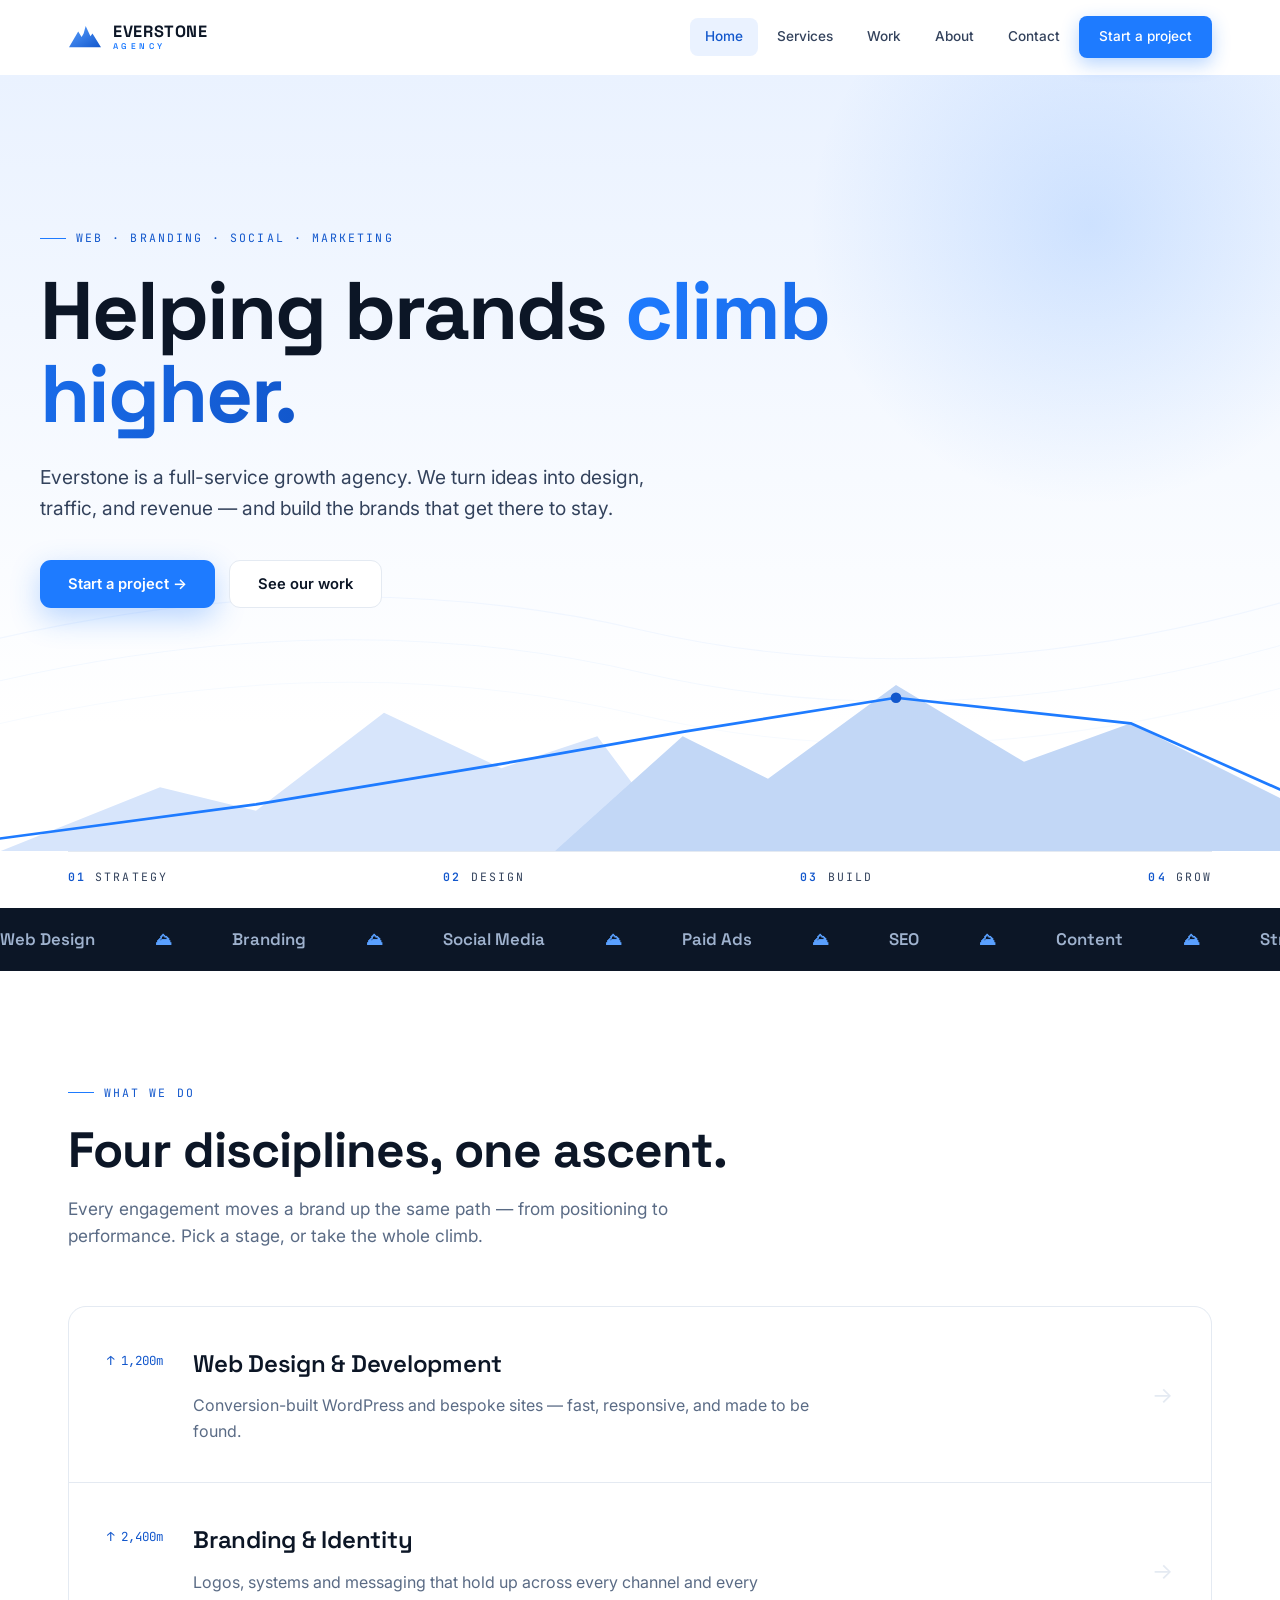
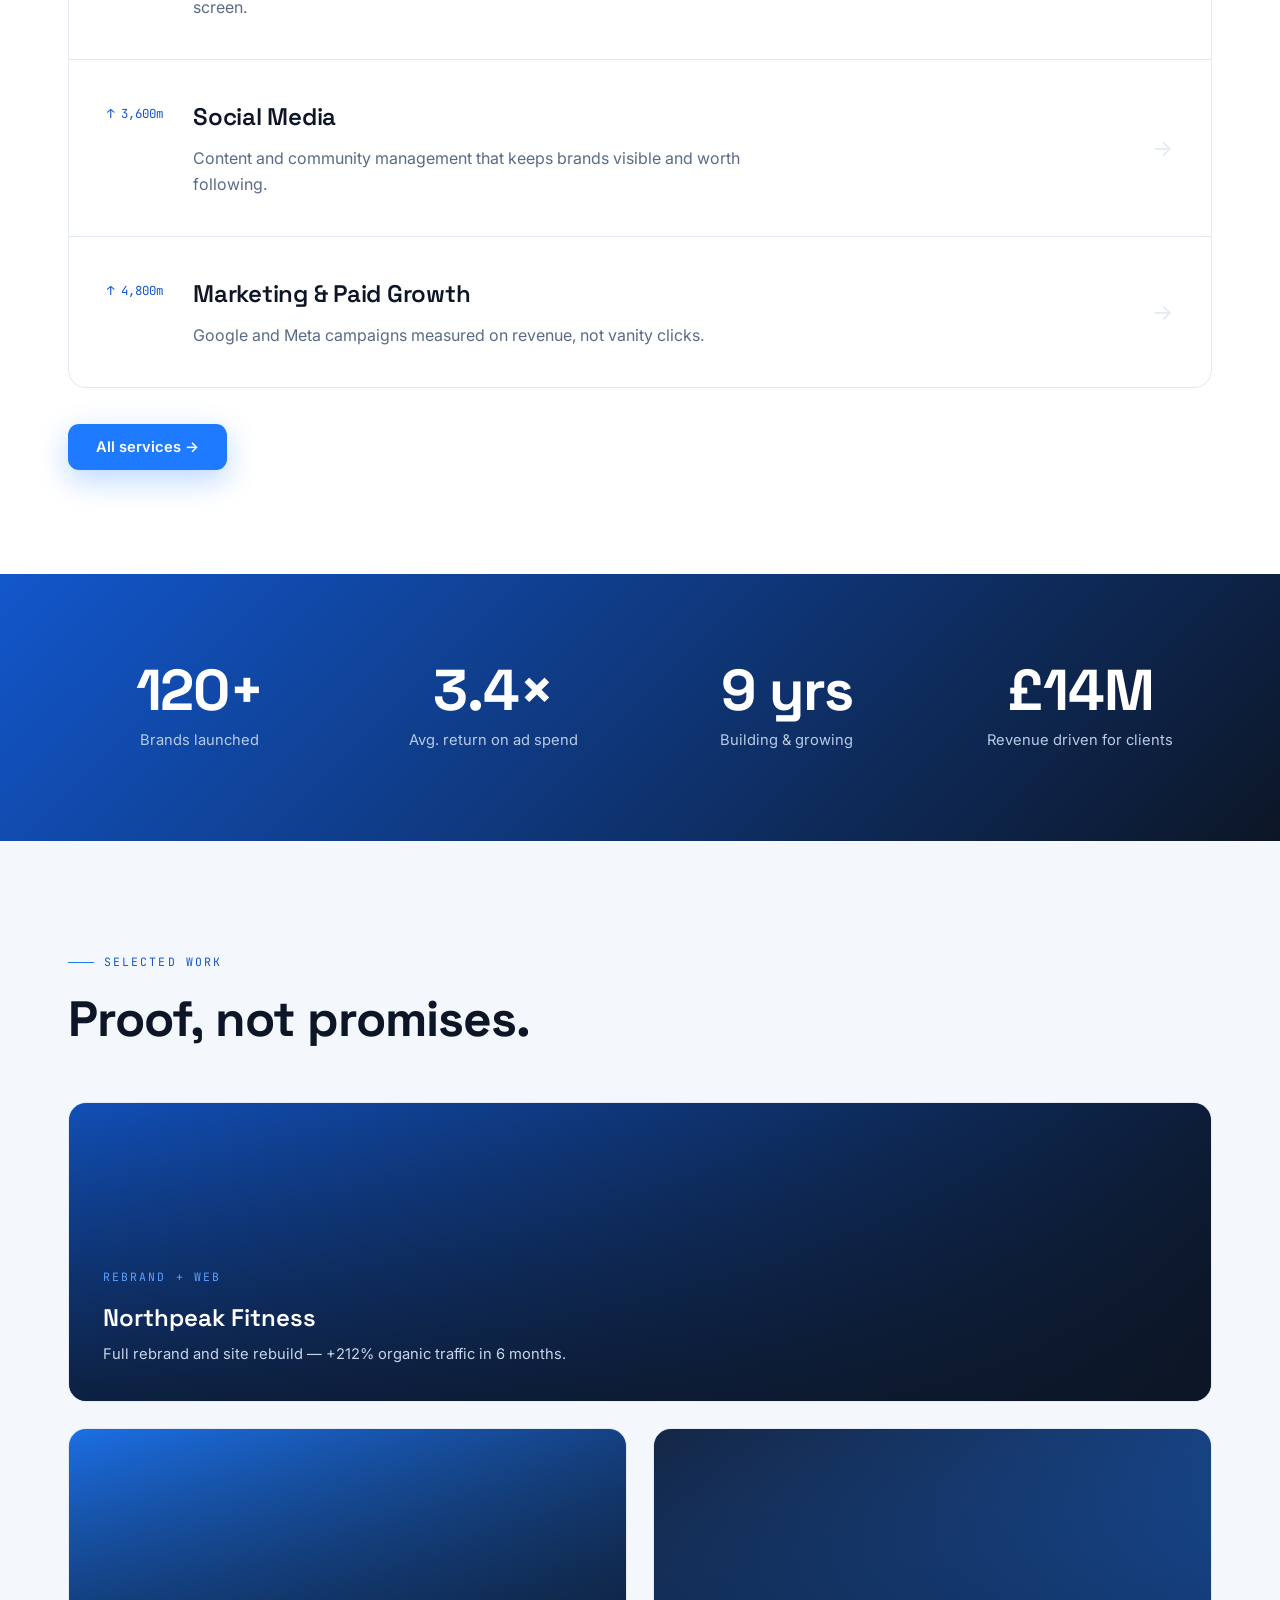
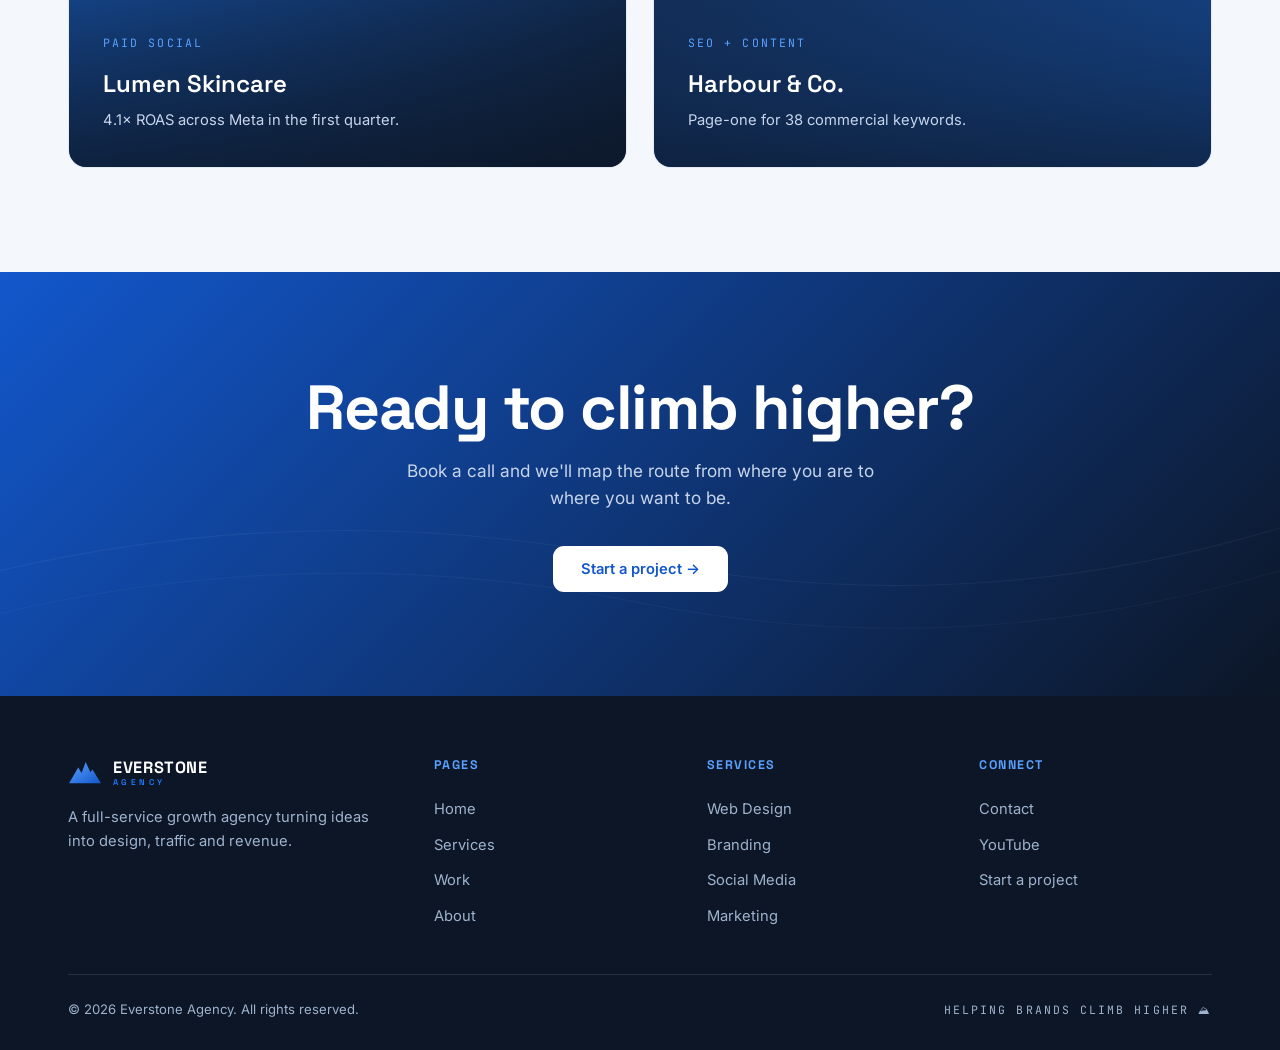
==== index.html @ 20544912 "up" ====
<!DOCTYPE html>
<html lang="en">
<head>
<meta charset="UTF-8">
<meta name="viewport" content="width=device-width, initial-scale=1.0">
<title>Everstone Agency — Helping brands climb higher</title>
<link rel="preconnect" href="https://fonts.googleapis.com">
<link rel="preconnect" href="https://fonts.gstatic.com" crossorigin>
<link href="https://fonts.googleapis.com/css2?family=Space+Grotesk:wght@400;500;600;700&family=Inter:wght@400;500;600&family=JetBrains+Mono:wght@400;500&display=swap" rel="stylesheet">
<style>
:root{
  --blue:#1E7BFF; --blue-deep:#1257CC; --blue-soft:#5AA0FF; --blue-tint:#EAF2FF;
  --ink:#0C1626; --slate:#33425C;
  --paper:#FFFFFF; --paper-2:#F4F7FC; --paper-3:#ECF1F8;
  --text:#0C1626; --muted:#5A6B85; --line:#E4EAF2;
  --display:'Space Grotesk',sans-serif; --body:'Inter',sans-serif; --mono:'JetBrains Mono',monospace;
  --maxw:1200px;
}
*{box-sizing:border-box;margin:0;padding:0}
html{scroll-behavior:smooth}
body{font-family:var(--body);color:var(--text);background:var(--paper);line-height:1.6;-webkit-font-smoothing:antialiased;overflow-x:hidden}
a{color:inherit;text-decoration:none}
img{max-width:100%;display:block}
.wrap{max-width:var(--maxw);margin:0 auto;padding:0 28px}
.mono{font-family:var(--mono);font-size:.72rem;letter-spacing:.18em;text-transform:uppercase}

/* ---------- LOGO ---------- */
.logo{display:flex;align-items:center;gap:11px}
.logo svg{width:34px;height:34px;flex:none}
.logo-txt{font-family:var(--display);font-weight:700;letter-spacing:.04em;line-height:1}
.logo-txt .top{font-size:1.02rem;display:block;color:var(--ink)}
.logo-txt .sub{font-size:.52rem;letter-spacing:.42em;color:var(--blue);font-weight:600;display:block;margin-top:2px}
footer .logo-txt .top{color:#fff}

/* ---------- NAV ---------- */
header{position:sticky;top:0;z-index:60;background:rgba(255,255,255,.82);backdrop-filter:blur(14px);border-bottom:1px solid transparent;transition:.3s}
header.stuck{border-bottom:1px solid var(--line);box-shadow:0 6px 24px rgba(12,22,38,.05)}
.nav{display:flex;align-items:center;justify-content:space-between;height:74px}
.nav-links{display:flex;gap:4px;align-items:center}
.nav-links a{font-size:.85rem;font-weight:500;padding:8px 15px;border-radius:8px;color:var(--slate);transition:.2s;cursor:pointer}
.nav-links a:hover{color:var(--ink);background:var(--paper-2)}
.nav-links a.active{color:var(--blue-deep);background:var(--blue-tint)}
.nav-cta{background:var(--blue);color:#fff!important;font-weight:600;padding:10px 20px!important;border-radius:9px;box-shadow:0 6px 18px rgba(30,123,255,.32)}
.nav-cta:hover{background:var(--blue-deep)!important;transform:translateY(-1px)}
.burger{display:none;flex-direction:column;gap:5px;cursor:pointer;padding:8px}
.burger span{width:24px;height:2px;background:var(--ink);border-radius:2px}

/* ---------- PAGES ---------- */
.page{display:none;animation:fade .45s ease}
.page.show{display:block}
@keyframes fade{from{opacity:0;transform:translateY(10px)}to{opacity:1;transform:none}}

/* ---------- BUTTONS ---------- */
.btn{font-family:var(--body);font-weight:600;font-size:.92rem;padding:14px 28px;border-radius:11px;cursor:pointer;border:0;transition:.22s;display:inline-flex;align-items:center;gap:9px}
.btn-primary{background:var(--blue);color:#fff;box-shadow:0 10px 30px rgba(30,123,255,.3)}
.btn-primary:hover{background:var(--blue-deep);transform:translateY(-2px)}
.btn-ghost{background:#fff;color:var(--ink);border:1px solid var(--line)}
.btn-ghost:hover{border-color:var(--blue);color:var(--blue-deep)}
.btn-light{background:#fff;color:var(--blue-deep)}
.btn-light:hover{transform:translateY(-2px)}

/* ---------- EYEBROW / HEADINGS ---------- */
.eyebrow{display:inline-flex;align-items:center;gap:10px;color:var(--blue-deep);margin-bottom:22px}
.eyebrow::before{content:"";width:26px;height:1px;background:var(--blue)}
.sec{padding:104px 0}
.sec-head{max-width:680px;margin-bottom:56px}
.sec-head h2{font-family:var(--display);font-weight:700;font-size:clamp(2rem,4.4vw,3.1rem);letter-spacing:-.02em;line-height:1.06}
.sec-head p{color:var(--muted);font-size:1.08rem;margin-top:18px}

/* ---------- HERO ---------- */
.hero{position:relative;padding:90px 0 0;background:linear-gradient(180deg,var(--blue-tint) 0%,#fff 78%);overflow:hidden}
.hero .glow{position:absolute;top:-160px;right:-120px;width:620px;height:620px;background:radial-gradient(circle,rgba(30,123,255,.16),transparent 64%);pointer-events:none}
.hero .contours{position:absolute;inset:0;opacity:.5;pointer-events:none}
.hero-inner{position:relative;z-index:3;padding:56px 0 30px}
.hero h1{font-family:var(--display);font-weight:700;font-size:clamp(2.6rem,7vw,5.1rem);line-height:1.02;letter-spacing:-.025em;max-width:16ch}
.hero h1 .grad{background:linear-gradient(100deg,var(--blue),var(--blue-deep));-webkit-background-clip:text;background-clip:text;color:transparent}
.hero p{color:var(--slate);font-size:clamp(1.02rem,2vw,1.2rem);max-width:52ch;margin:26px 0 36px}
.hero-actions{display:flex;gap:14px;flex-wrap:wrap}
.hero-foot{position:relative;z-index:2;width:100%}
.hero-range{line-height:0}
.hero-range svg{width:100%;height:auto;display:block}
.ascent{stroke-dasharray:1400;stroke-dashoffset:1400;animation:draw 2.4s ease .3s forwards}
@keyframes draw{to{stroke-dashoffset:0}}
.ticks{display:flex;justify-content:space-between;border-top:1px solid var(--line);padding:16px 0 22px}
.ticks span{color:var(--slate)}
.ticks b{color:var(--blue-deep);font-weight:600}

/* ---------- MARQUEE ---------- */
.marq{background:var(--ink);color:#fff;padding:18px 0;overflow:hidden}
.marq-track{display:flex;gap:60px;white-space:nowrap;animation:scroll 26s linear infinite;font-family:var(--display);font-weight:600;font-size:1.05rem;color:#9FB2CE}
.marq-track span{display:inline-flex;align-items:center;gap:60px}
.marq-track i{color:var(--blue-soft);font-style:normal}
@keyframes scroll{to{transform:translateX(-50%)}}

/* ---------- SERVICES / STAGES ---------- */
.stages{display:grid;gap:1px;background:var(--line);border:1px solid var(--line);border-radius:18px;overflow:hidden}
.stage{background:#fff;padding:38px;display:grid;grid-template-columns:auto 1fr auto;gap:30px;align-items:start;transition:.25s}
.stage:hover{background:var(--paper-2)}
.stage .alt{font-family:var(--mono);color:var(--blue-deep);font-size:.78rem;padding-top:6px;white-space:nowrap}
.stage h3{font-family:var(--display);font-weight:600;font-size:1.5rem;letter-spacing:-.01em}
.stage p{color:var(--muted);margin-top:10px;max-width:62ch}
.stage .arrow{font-size:1.4rem;color:var(--line);transition:.25s;align-self:center}
.stage:hover .arrow{color:var(--blue);transform:translateX(4px)}

/* ---------- STATS (deep-blue summit band) ---------- */
.band{background:linear-gradient(135deg,var(--blue-deep),var(--ink));color:#fff;position:relative;overflow:hidden}
.band .contours{position:absolute;inset:0;opacity:.4;pointer-events:none}
.stats{position:relative;z-index:2;display:grid;grid-template-columns:repeat(4,1fr);gap:30px;text-align:center}
.stat .num{font-family:var(--display);font-weight:700;font-size:clamp(2.4rem,5vw,3.6rem);letter-spacing:-.02em;line-height:1}
.stat .lbl{color:#B9CBE6;margin-top:10px;font-size:.92rem}

/* ---------- WORK ---------- */
.work{display:grid;grid-template-columns:repeat(2,1fr);gap:26px}
.case{border-radius:18px;overflow:hidden;color:#fff;position:relative;min-height:340px;display:flex;flex-direction:column;justify-content:flex-end;padding:34px;cursor:pointer;transition:.3s;border:1px solid var(--line)}
.case:hover{transform:translateY(-6px);box-shadow:0 26px 60px rgba(12,22,38,.18)}
.case .bg{position:absolute;inset:0;z-index:0}
.case .veil{position:absolute;inset:0;z-index:1;background:linear-gradient(180deg,rgba(12,22,38,.12),rgba(12,22,38,.82))}
.case .meta{position:relative;z-index:2}
.case .tag{color:var(--blue-soft)}
.case h3{font-family:var(--display);font-weight:600;font-size:1.5rem;margin:10px 0 6px}
.case .res{color:#C7D5EC;font-size:.92rem}
.case.feat{grid-column:1 / -1;min-height:300px}

/* ---------- ABOUT ---------- */
.split{display:grid;grid-template-columns:1.05fr .95fr;gap:64px;align-items:center}
.split .lead{font-family:var(--display);font-weight:500;font-size:clamp(1.3rem,2.6vw,1.7rem);line-height:1.4;letter-spacing:-.01em}
.split .lead b{color:var(--blue-deep);font-weight:700}
.split p+p{margin-top:16px;color:var(--muted)}
.values{display:grid;gap:1px;background:var(--line);border:1px solid var(--line);border-radius:16px;overflow:hidden}
.value{background:#fff;padding:24px 26px}
.value h4{font-family:var(--display);font-weight:600;font-size:1.08rem;display:flex;gap:12px;align-items:center}
.value h4 .d{width:8px;height:8px;border-radius:50%;background:var(--blue)}
.value p{color:var(--muted);font-size:.94rem;margin-top:8px;padding-left:20px}

/* ---------- PROCESS ---------- */
.steps{display:grid;grid-template-columns:repeat(4,1fr);gap:0;border-top:1px solid var(--line)}
.step{padding:30px 22px 0;border-left:1px solid var(--line)}
.step:first-child{border-left:0;padding-left:0}
.step .n{font-family:var(--mono);color:var(--blue-deep);font-size:.8rem}
.step h4{font-family:var(--display);font-weight:600;font-size:1.18rem;margin:14px 0 8px}
.step p{color:var(--muted);font-size:.92rem}

/* ---------- CONTACT ---------- */
.contact-grid{display:grid;grid-template-columns:1fr 1fr;gap:54px;align-items:start}
.field{margin-bottom:18px}
.field label{display:block;font-size:.82rem;font-weight:600;margin-bottom:7px}
.field input,.field textarea,.field select{width:100%;padding:13px 15px;border:1px solid var(--line);border-radius:10px;font-family:var(--body);font-size:.95rem;background:#fff;transition:.2s}
.field input:focus,.field textarea:focus,.field select:focus{outline:0;border-color:var(--blue);box-shadow:0 0 0 3px rgba(30,123,255,.14)}
.contact-side{background:linear-gradient(150deg,var(--blue-deep),var(--ink));color:#fff;border-radius:18px;padding:42px 38px}
.contact-side h3{font-family:var(--display);font-weight:600;font-size:1.6rem;margin-bottom:8px}
.contact-side .s-muted{color:#B9CBE6}
.cline{display:flex;gap:14px;align-items:center;padding:18px 0;border-bottom:1px solid rgba(255,255,255,.12)}
.cline:last-child{border-bottom:0}
.cline .ic{width:38px;height:38px;border-radius:10px;background:rgba(255,255,255,.12);display:flex;align-items:center;justify-content:center;color:#fff;flex:none}
.cline b{font-family:var(--display);font-size:.95rem}
.cline small{color:#B9CBE6;display:block}

/* ---------- CTA ---------- */
.cta-band{text-align:center;padding:104px 0;position:relative;z-index:2}
.cta-band h2{font-family:var(--display);font-weight:700;font-size:clamp(2.2rem,5.5vw,3.9rem);letter-spacing:-.02em;line-height:1.04;max-width:18ch;margin:0 auto 16px}
.cta-band p{color:#C7D5EC;max-width:46ch;margin:0 auto 34px;font-size:1.08rem}

/* ---------- FOOTER ---------- */
footer{background:var(--ink);color:#fff;padding:60px 0 30px}
.foot-top{display:grid;grid-template-columns:1.4fr 1fr 1fr 1fr;gap:40px;padding-bottom:40px;border-bottom:1px solid rgba(255,255,255,.1)}
.foot-top p{color:#9FB2CE;font-size:.92rem;max-width:34ch;margin-top:16px}
.fcol h5{font-family:var(--display);font-size:.78rem;letter-spacing:.12em;text-transform:uppercase;color:var(--blue-soft);margin-bottom:16px}
.fcol a{display:block;color:#9FB2CE;font-size:.92rem;padding:6px 0;cursor:pointer}
.fcol a:hover{color:#fff}
.foot-bot{display:flex;justify-content:space-between;align-items:center;padding-top:24px;color:#9FB2CE;font-size:.82rem;flex-wrap:wrap;gap:12px}

/* ---------- PAGE HERO (inner pages) ---------- */
.phero{background:linear-gradient(180deg,var(--blue-tint),#fff);padding:120px 0 70px;position:relative;overflow:hidden}
.phero .glow{position:absolute;top:-160px;right:-120px;width:560px;height:560px;background:radial-gradient(circle,rgba(30,123,255,.14),transparent 64%)}
.phero h1{position:relative;z-index:2;font-family:var(--display);font-weight:700;font-size:clamp(2.4rem,6vw,4rem);letter-spacing:-.025em;line-height:1.05;max-width:18ch}

/* reveal */
.rv{opacity:0;transform:translateY(26px);transition:.7s cubic-bezier(.2,.7,.2,1)}
.rv.in{opacity:1;transform:none}

@media(max-width:880px){
  .nav-links{position:fixed;inset:74px 0 auto 0;background:#fff;flex-direction:column;align-items:stretch;padding:14px 20px 24px;gap:4px;border-bottom:1px solid var(--line);box-shadow:0 14px 30px rgba(12,22,38,.1);transform:translateY(-140%);transition:.3s;z-index:55}
  .nav-links.open{transform:none}
  .nav-links a{padding:13px 14px;font-size:.98rem}
  .burger{display:flex}
  .stats{grid-template-columns:repeat(2,1fr);gap:34px 24px}
  .work,.split,.contact-grid{grid-template-columns:1fr}
  .case.feat{grid-column:auto}
  .steps{grid-template-columns:1fr 1fr}
  .step{border-left:0;padding:26px 0 0}
  .stage{grid-template-columns:1fr;gap:8px;padding:28px 24px}
  .stage .arrow{display:none}.stage .alt{padding-top:0}
  .split{gap:40px}
}
@media(max-width:560px){.stats,.steps{grid-template-columns:1fr}.foot-top{grid-template-columns:1fr 1fr}}
@media(prefers-reduced-motion:reduce){*{animation:none!important;transition:none!important}.rv{opacity:1;transform:none}.ascent{stroke-dashoffset:0}}
</style>
</head>
<body>

<!-- defs for gradient reuse -->
<svg width="0" height="0" style="position:absolute"><defs>
  <linearGradient id="lg" x1="0" y1="0" x2="1" y2="1"><stop offset="0" stop-color="#5AA0FF"/><stop offset="1" stop-color="#1257CC"/></linearGradient>
</defs></svg>

<!-- ============ HEADER ============ -->
<header id="hdr">
  <div class="wrap nav">
    <div class="logo" onclick="go('home')" style="cursor:pointer">
      <svg viewBox="0 0 100 80" aria-label="Everstone Agency">
        <path fill="url(#lg)" d="M3 70 L30 24 L40 40 L52 8 L66 38 L72 30 L97 70 Z M40 40 L46 30 L52 8 Z"/>
      </svg>
      <span class="logo-txt"><span class="top">EVERSTONE</span><span class="sub">AGENCY</span></span>
    </div>
    <nav class="nav-links" id="navlinks">
      <a data-pg="home" class="active" onclick="go('home')">Home</a>
      <a data-pg="services" onclick="go('services')">Services</a>
      <a data-pg="work" onclick="go('work')">Work</a>
      <a data-pg="about" onclick="go('about')">About</a>
      <a data-pg="contact" onclick="go('contact')">Contact</a>
      <a class="nav-cta" onclick="go('contact')">Start a project</a>
    </nav>
    <div class="burger" onclick="document.getElementById('navlinks').classList.toggle('open')"><span></span><span></span><span></span></div>
  </div>
</header>

<main>
<!-- ============ HOME ============ -->
<section class="page show" id="home">
  <div class="hero">
    <div class="glow"></div>
    <svg class="contours" viewBox="0 0 1200 700" preserveAspectRatio="xMidYMid slice">
      <g fill="none" stroke="#1E7BFF" stroke-width="1">
        <path d="M-50 540 Q300 450 600 520 T1250 480" opacity=".10"/>
        <path d="M-50 580 Q300 490 600 560 T1250 520" opacity=".09"/>
        <path d="M-50 620 Q300 530 600 600 T1250 560" opacity=".07"/>
      </g>
    </svg>
    <div class="wrap hero-inner">
      <span class="eyebrow mono">Web · Branding · Social · Marketing</span>
      <h1>Helping brands <span class="grad">climb higher.</span></h1>
      <p>Everstone is a full-service growth agency. We turn ideas into design, traffic, and revenue — and build the brands that get there to stay.</p>
      <div class="hero-actions">
        <button class="btn btn-primary" onclick="go('contact')">Start a project →</button>
        <button class="btn btn-ghost" onclick="go('work')">See our work</button>
      </div>
    </div>
    <div class="hero-foot">
      <div class="hero-range">
        <svg viewBox="0 0 1200 200" preserveAspectRatio="none" aria-hidden="true">
          <path d="M0 200 L150 140 L240 162 L360 70 L470 122 L560 92 L640 200 Z" fill="#D7E5FB"/>
          <path d="M520 200 L640 92 L720 132 L840 44 L960 116 L1060 80 L1200 150 L1200 200 Z" fill="#C2D7F6"/>
          <polyline class="ascent" points="0,188 240,156 470,118 640,88 840,56 1060,80 1200,142" fill="none" stroke="#1E7BFF" stroke-width="2.5" stroke-linecap="round" stroke-linejoin="round"/>
          <circle cx="840" cy="56" r="5" fill="#1257CC"/>
        </svg>
      </div>
      <div class="wrap"><div class="ticks mono">
        <span><b>01</b> Strategy</span><span><b>02</b> Design</span><span><b>03</b> Build</span><span><b>04</b> Grow</span>
      </div></div>
    </div>
  </div>

  <div class="marq"><div class="marq-track">
    <span>Web Design <i>⛰</i> Branding <i>⛰</i> Social Media <i>⛰</i> Paid Ads <i>⛰</i> SEO <i>⛰</i> Content <i>⛰</i> Strategy <i>⛰</i> </span>
    <span>Web Design <i>⛰</i> Branding <i>⛰</i> Social Media <i>⛰</i> Paid Ads <i>⛰</i> SEO <i>⛰</i> Content <i>⛰</i> Strategy <i>⛰</i> </span>
  </div></div>

  <div class="sec"><div class="wrap">
    <div class="sec-head rv"><span class="eyebrow mono">What we do</span><h2>Four disciplines, one ascent.</h2>
      <p>Every engagement moves a brand up the same path — from positioning to performance. Pick a stage, or take the whole climb.</p></div>
    <div class="stages">
      <div class="stage rv"><span class="alt">↑ 1,200m</span><div><h3>Web Design & Development</h3><p>Conversion-built WordPress and bespoke sites — fast, responsive, and made to be found.</p></div><span class="arrow">→</span></div>
      <div class="stage rv"><span class="alt">↑ 2,400m</span><div><h3>Branding & Identity</h3><p>Logos, systems and messaging that hold up across every channel and every screen.</p></div><span class="arrow">→</span></div>
      <div class="stage rv"><span class="alt">↑ 3,600m</span><div><h3>Social Media</h3><p>Content and community management that keeps brands visible and worth following.</p></div><span class="arrow">→</span></div>
      <div class="stage rv"><span class="alt">↑ 4,800m</span><div><h3>Marketing & Paid Growth</h3><p>Google and Meta campaigns measured on revenue, not vanity clicks.</p></div><span class="arrow">→</span></div>
    </div>
    <div style="margin-top:36px" class="rv"><button class="btn btn-primary" onclick="go('services')">All services →</button></div>
  </div></div>

  <div class="band sec" style="padding:88px 0">
    <svg class="contours" viewBox="0 0 1200 400" preserveAspectRatio="none"><g fill="none" stroke="#fff" stroke-width="1"><path d="M0 300 Q300 230 600 290 T1200 260" opacity=".14"/><path d="M0 340 Q300 270 600 330 T1200 300" opacity=".1"/></g></svg>
    <div class="wrap"><div class="stats">
      <div class="stat rv"><div class="num">120+</div><div class="lbl">Brands launched</div></div>
      <div class="stat rv"><div class="num">3.4×</div><div class="lbl">Avg. return on ad spend</div></div>
      <div class="stat rv"><div class="num">9 yrs</div><div class="lbl">Building & growing</div></div>
      <div class="stat rv"><div class="num">£14M</div><div class="lbl">Revenue driven for clients</div></div>
    </div></div>
  </div>

  <div class="sec" style="background:var(--paper-2)"><div class="wrap">
    <div class="sec-head rv"><span class="eyebrow mono">Selected work</span><h2>Proof, not promises.</h2></div>
    <div class="work">
      <div class="case feat rv" onclick="go('work')"><div class="bg" style="background:linear-gradient(120deg,#1257CC,#0C1626)"></div><div class="veil"></div><div class="meta"><span class="tag mono">Rebrand + Web</span><h3>Northpeak Fitness</h3><p class="res">Full rebrand and site rebuild — +212% organic traffic in 6 months.</p></div></div>
      <div class="case rv" onclick="go('work')"><div class="bg" style="background:linear-gradient(140deg,#1E7BFF,#10233F)"></div><div class="veil"></div><div class="meta"><span class="tag mono">Paid Social</span><h3>Lumen Skincare</h3><p class="res">4.1× ROAS across Meta in the first quarter.</p></div></div>
      <div class="case rv" onclick="go('work')"><div class="bg" style="background:linear-gradient(160deg,#16294a,#1E7BFF)"></div><div class="veil"></div><div class="meta"><span class="tag mono">SEO + Content</span><h3>Harbour & Co.</h3><p class="res">Page-one for 38 commercial keywords.</p></div></div>
    </div>
  </div></div>
</section>

<!-- ============ SERVICES ============ -->
<section class="page" id="services">
  <div class="phero"><div class="glow"></div><div class="wrap"><span class="eyebrow mono">Services</span>
    <h1>Everything a brand needs to get off the ground — and keep climbing.</h1></div></div>
  <div class="sec"><div class="wrap"><div class="stages">
    <div class="stage rv"><span class="alt">SVC / 01</span><div><h3>Web Design & Development</h3><p>Strategy-led WordPress and custom builds. Responsive, accessible, SEO-ready, and engineered to convert. Includes UX, copy structure, and ongoing care plans.</p></div><span class="arrow">→</span></div>
    <div class="stage rv"><span class="alt">SVC / 02</span><div><h3>Branding & Identity</h3><p>Naming, logo systems, colour, type and voice. A complete brand kit your whole team can use without a designer on call.</p></div><span class="arrow">→</span></div>
    <div class="stage rv"><span class="alt">SVC / 03</span><div><h3>Social Media Management</h3><p>Channel strategy, content production, scheduling and community management — built to compound, not chase trends.</p></div><span class="arrow">→</span></div>
    <div class="stage rv"><span class="alt">SVC / 04</span><div><h3>Paid Advertising</h3><p>Google Ads and Meta campaigns with proper tracking, weekly optimisation and revenue-based reporting.</p></div><span class="arrow">→</span></div>
    <div class="stage rv"><span class="alt">SVC / 05</span><div><h3>SEO</h3><p>Technical fixes, keyword strategy, and content that ranks and earns links — measured on positions and pipeline.</p></div><span class="arrow">→</span></div>
    <div class="stage rv"><span class="alt">SVC / 06</span><div><h3>Content & Creative</h3><p>Photography, video, and editorial that gives every other channel something worth running.</p></div><span class="arrow">→</span></div>
  </div></div></div>
  <div class="sec" style="background:var(--paper-2)"><div class="wrap">
    <div class="sec-head rv"><span class="eyebrow mono">How we work</span><h2>The route up.</h2></div>
    <div class="steps">
      <div class="step rv"><div class="n mono">STEP 01</div><h4>Strategy</h4><p>We map the goal, the audience and the gap before a pixel moves.</p></div>
      <div class="step rv"><div class="n mono">STEP 02</div><h4>Design</h4><p>Identity and interface, shaped around how people actually decide.</p></div>
      <div class="step rv"><div class="n mono">STEP 03</div><h4>Build</h4><p>Fast, clean, tracked. Built agentically, reviewed by humans who care.</p></div>
      <div class="step rv"><div class="n mono">STEP 04</div><h4>Grow</h4><p>Launch is the basecamp. We optimise on revenue from day one.</p></div>
    </div>
  </div></div>
</section>

<!-- ============ WORK ============ -->
<section class="page" id="work">
  <div class="phero"><div class="glow"></div><div class="wrap"><span class="eyebrow mono">Selected work</span><h1>Brands we helped climb.</h1></div></div>
  <div class="sec"><div class="wrap"><div class="work">
    <div class="case feat rv"><div class="bg" style="background:linear-gradient(120deg,#1257CC,#0C1626)"></div><div class="veil"></div><div class="meta"><span class="tag mono">Rebrand + Web</span><h3>Northpeak Fitness</h3><p class="res">Identity, website and launch campaign — +212% organic traffic, 3× enquiries in 6 months.</p></div></div>
    <div class="case rv"><div class="bg" style="background:linear-gradient(140deg,#1E7BFF,#10233F)"></div><div class="veil"></div><div class="meta"><span class="tag mono">Paid Social</span><h3>Lumen Skincare</h3><p class="res">4.1× ROAS across Meta in Q1.</p></div></div>
    <div class="case rv"><div class="bg" style="background:linear-gradient(160deg,#16294a,#1E7BFF)"></div><div class="veil"></div><div class="meta"><span class="tag mono">SEO + Content</span><h3>Harbour & Co.</h3><p class="res">Page-one for 38 commercial keywords.</p></div></div>
    <div class="case rv"><div class="bg" style="background:linear-gradient(135deg,#0C1626,#1E7BFF)"></div><div class="veil"></div><div class="meta"><span class="tag mono">E-commerce</span><h3>Atlas Outdoors</h3><p class="res">Shopify rebuild — +64% conversion rate.</p></div></div>
    <div class="case rv"><div class="bg" style="background:linear-gradient(150deg,#1257CC,#16294a)"></div><div class="veil"></div><div class="meta"><span class="tag mono">Branding</span><h3>Verve Coffee</h3><p class="res">Full identity system across 4 sites.</p></div></div>
  </div></div></div>
</section>

<!-- ============ ABOUT ============ -->
<section class="page" id="about">
  <div class="phero"><div class="glow"></div><div class="wrap"><span class="eyebrow mono">About</span><h1>A growth agency built like a guide, not a vendor.</h1></div></div>
  <div class="sec"><div class="wrap"><div class="split">
    <div class="rv">
      <p class="lead">We started Everstone because too many brands get handed a logo and a login, then left to climb alone. <b>We do it the other way round.</b></p>
      <p>Design, build and marketing live under one roof, so strategy never gets lost in a handover. We work fast — leaning on agentic development to ship more, sooner — but every release is reviewed by people who care how it lands.</p>
      <p>The result is a partner who's accountable for the whole route: the brand, the site, the traffic, and the revenue at the top.</p>
    </div>
    <div class="values rv">
      <div class="value"><h4><span class="d"></span>Outcomes over output</h4><p>We're measured on what moves — revenue, rankings, reach.</p></div>
      <div class="value"><h4><span class="d"></span>One team, one route</h4><p>Brand, web and growth in the same room from day one.</p></div>
      <div class="value"><h4><span class="d"></span>Built to last</h4><p>Sites and systems your team can actually run after we hand over.</p></div>
      <div class="value"><h4><span class="d"></span>Honest reporting</h4><p>Plain numbers, plainly explained. No vanity dashboards.</p></div>
    </div>
  </div></div></div>
  <div class="band sec" style="padding:88px 0"><div class="wrap"><div class="stats">
    <div class="stat rv"><div class="num">120+</div><div class="lbl">Brands launched</div></div>
    <div class="stat rv"><div class="num">3.4×</div><div class="lbl">Avg. ROAS</div></div>
    <div class="stat rv"><div class="num">96%</div><div class="lbl">Client retention</div></div>
    <div class="stat rv"><div class="num">£14M</div><div class="lbl">Revenue driven</div></div>
  </div></div></div>
</section>

<!-- ============ CONTACT ============ -->
<section class="page" id="contact">
  <div class="phero"><div class="glow"></div><div class="wrap"><span class="eyebrow mono">Start a project</span><h1>Tell us where you want to go.</h1></div></div>
  <div class="sec"><div class="wrap"><div class="contact-grid">
    <div class="rv">
      <div class="field"><label>Name</label><input type="text" placeholder="Your name"></div>
      <div class="field"><label>Email</label><input type="email" placeholder="you@company.com"></div>
      <div class="field"><label>What do you need?</label><select><option>Web design & development</option><option>Branding & identity</option><option>Social media</option><option>Paid advertising</option><option>SEO</option><option>The full climb</option></select></div>
      <div class="field"><label>Tell us about the project</label><textarea rows="4" placeholder="A few lines on the brand and the goal…"></textarea></div>
      <button class="btn btn-primary" onclick="alert('Mockup form — wire up to email / CRM on build.')">Send enquiry →</button>
    </div>
    <div class="contact-side rv">
      <h3>Everstone Agency</h3>
      <p class="s-muted" style="margin-bottom:14px">Helping brands climb higher. We reply within one working day.</p>
      <div class="cline"><span class="ic">✉</span><div><b>hello@everstoneagency.co.uk</b><small>General & new projects</small></div></div>
      <div class="cline"><span class="ic">▶</span><div><b>@Everstoneagency</b><small>YouTube — watch the work</small></div></div>
      <div class="cline"><span class="ic">⛰</span><div><b>everstoneagency.co.uk</b><small>United Kingdom</small></div></div>
    </div>
  </div></div></div>
</section>
</main>

<!-- ============ CTA + FOOTER ============ -->
<div class="band">
  <svg class="contours" viewBox="0 0 1200 400" preserveAspectRatio="none"><g fill="none" stroke="#fff" stroke-width="1"><path d="M0 280 Q300 210 600 270 T1200 240" opacity=".12"/><path d="M0 320 Q300 250 600 310 T1200 280" opacity=".09"/></g></svg>
  <div class="wrap cta-band">
    <h2>Ready to climb higher?</h2>
    <p>Book a call and we'll map the route from where you are to where you want to be.</p>
    <button class="btn btn-light" onclick="go('contact')">Start a project →</button>
  </div>
</div>

<footer><div class="wrap">
  <div class="foot-top">
    <div>
      <div class="logo"><svg viewBox="0 0 100 80" style="width:34px;height:34px"><path fill="url(#lg)" d="M3 70 L30 24 L40 40 L52 8 L66 38 L72 30 L97 70 Z"/></svg><span class="logo-txt"><span class="top">EVERSTONE</span><span class="sub">AGENCY</span></span></div>
      <p>A full-service growth agency turning ideas into design, traffic and revenue.</p>
    </div>
    <div class="fcol"><h5>Pages</h5><a onclick="go('home')">Home</a><a onclick="go('services')">Services</a><a onclick="go('work')">Work</a><a onclick="go('about')">About</a></div>
    <div class="fcol"><h5>Services</h5><a onclick="go('services')">Web Design</a><a onclick="go('services')">Branding</a><a onclick="go('services')">Social Media</a><a onclick="go('services')">Marketing</a></div>
    <div class="fcol"><h5>Connect</h5><a onclick="go('contact')">Contact</a><a href="https://www.youtube.com/@Everstoneagency" target="_blank" rel="noopener">YouTube</a><a onclick="go('contact')">Start a project</a></div>
  </div>
  <div class="foot-bot"><span>© 2026 Everstone Agency. All rights reserved.</span><span class="mono">Helping brands climb higher ⛰</span></div>
</div></footer>

<script>
const pages=['home','services','work','about','contact'];
function go(id){
  if(!pages.includes(id))id='home';
  pages.forEach(p=>document.getElementById(p).classList.toggle('show',p===id));
  document.querySelectorAll('.nav-links a[data-pg]').forEach(a=>a.classList.toggle('active',a.dataset.pg===id));
  document.getElementById('navlinks').classList.remove('open');
  window.scrollTo({top:0,behavior:'instant'});
  runReveal();
}
function onScroll(){document.getElementById('hdr').classList.toggle('stuck',window.scrollY>20)}
window.addEventListener('scroll',onScroll,{passive:true});
let io;
function runReveal(){
  const els=document.querySelectorAll('.page.show .rv');
  if(io)io.disconnect();
  io=new IntersectionObserver(es=>es.forEach(e=>{if(e.isIntersecting)e.target.classList.add('in')}),{threshold:.12});
  els.forEach(el=>{el.classList.remove('in');io.observe(el)});
}
runReveal();onScroll();
</script>
</body>
</html>
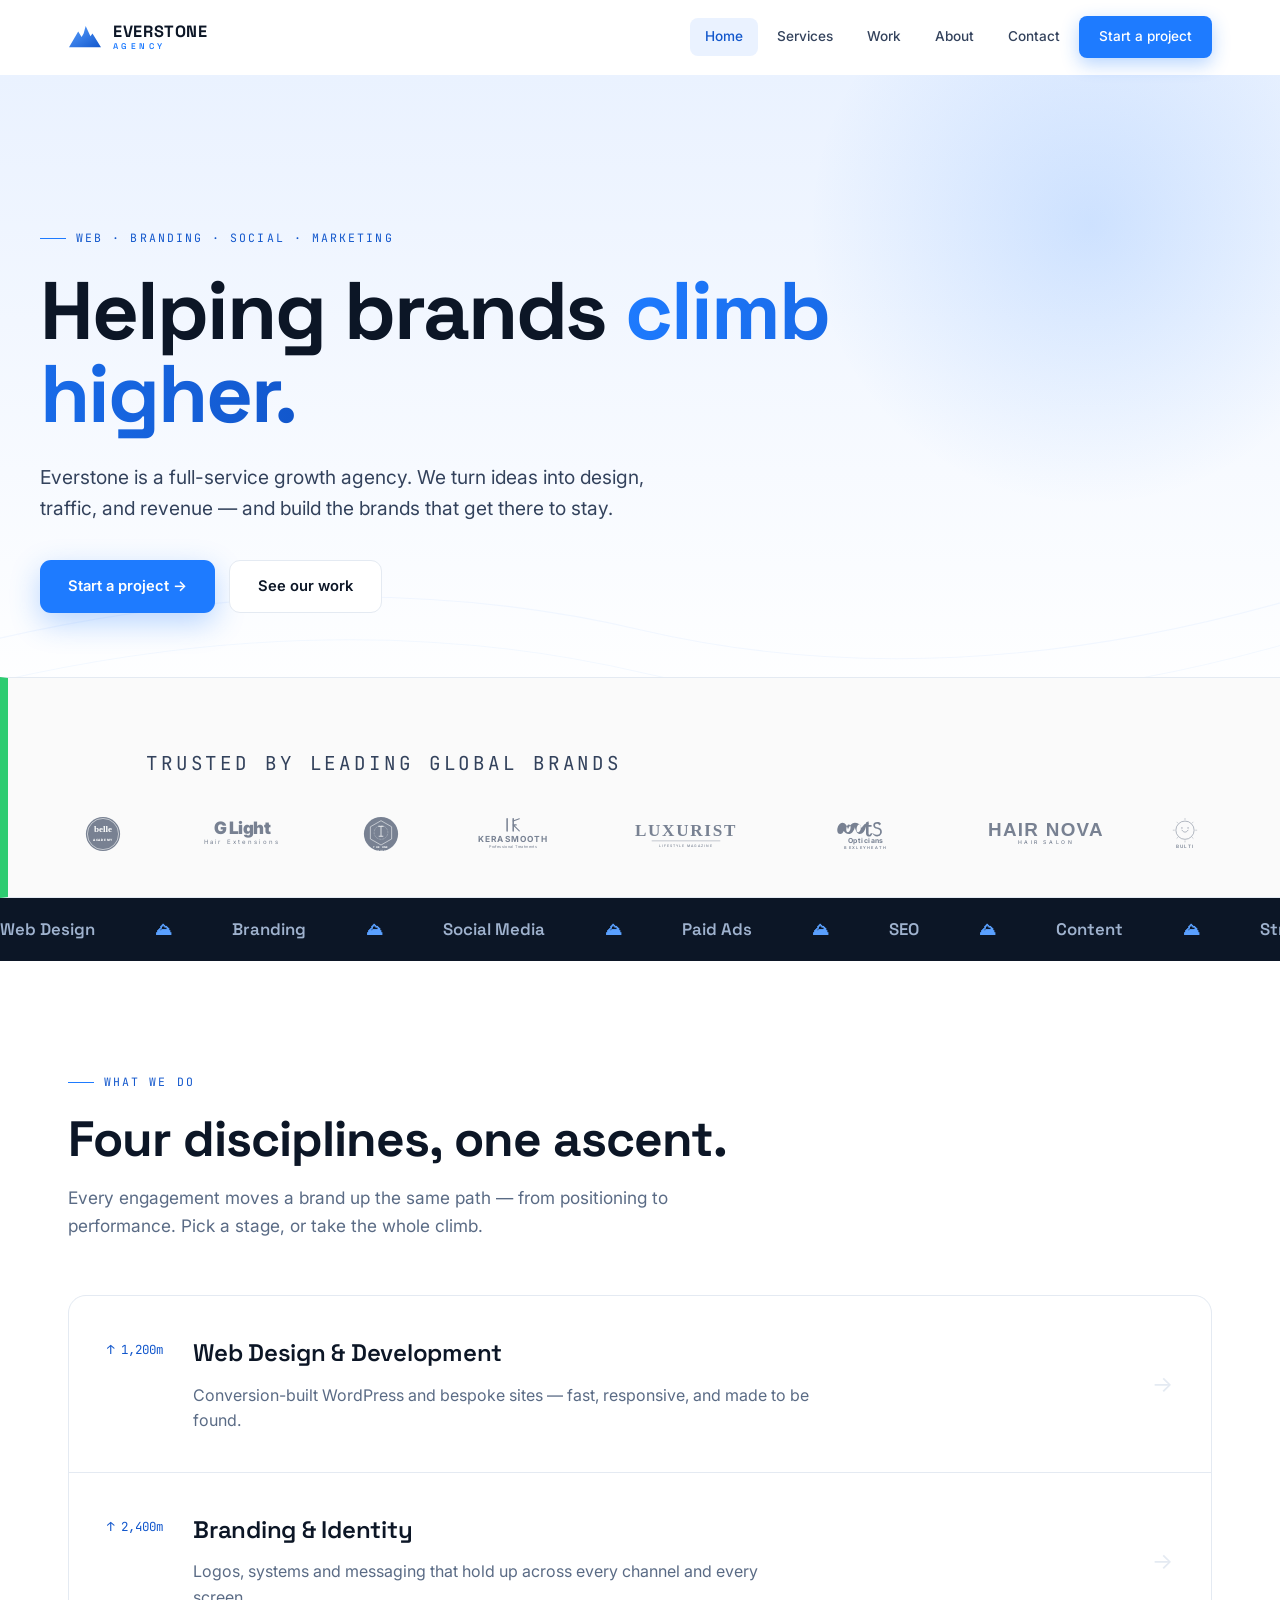
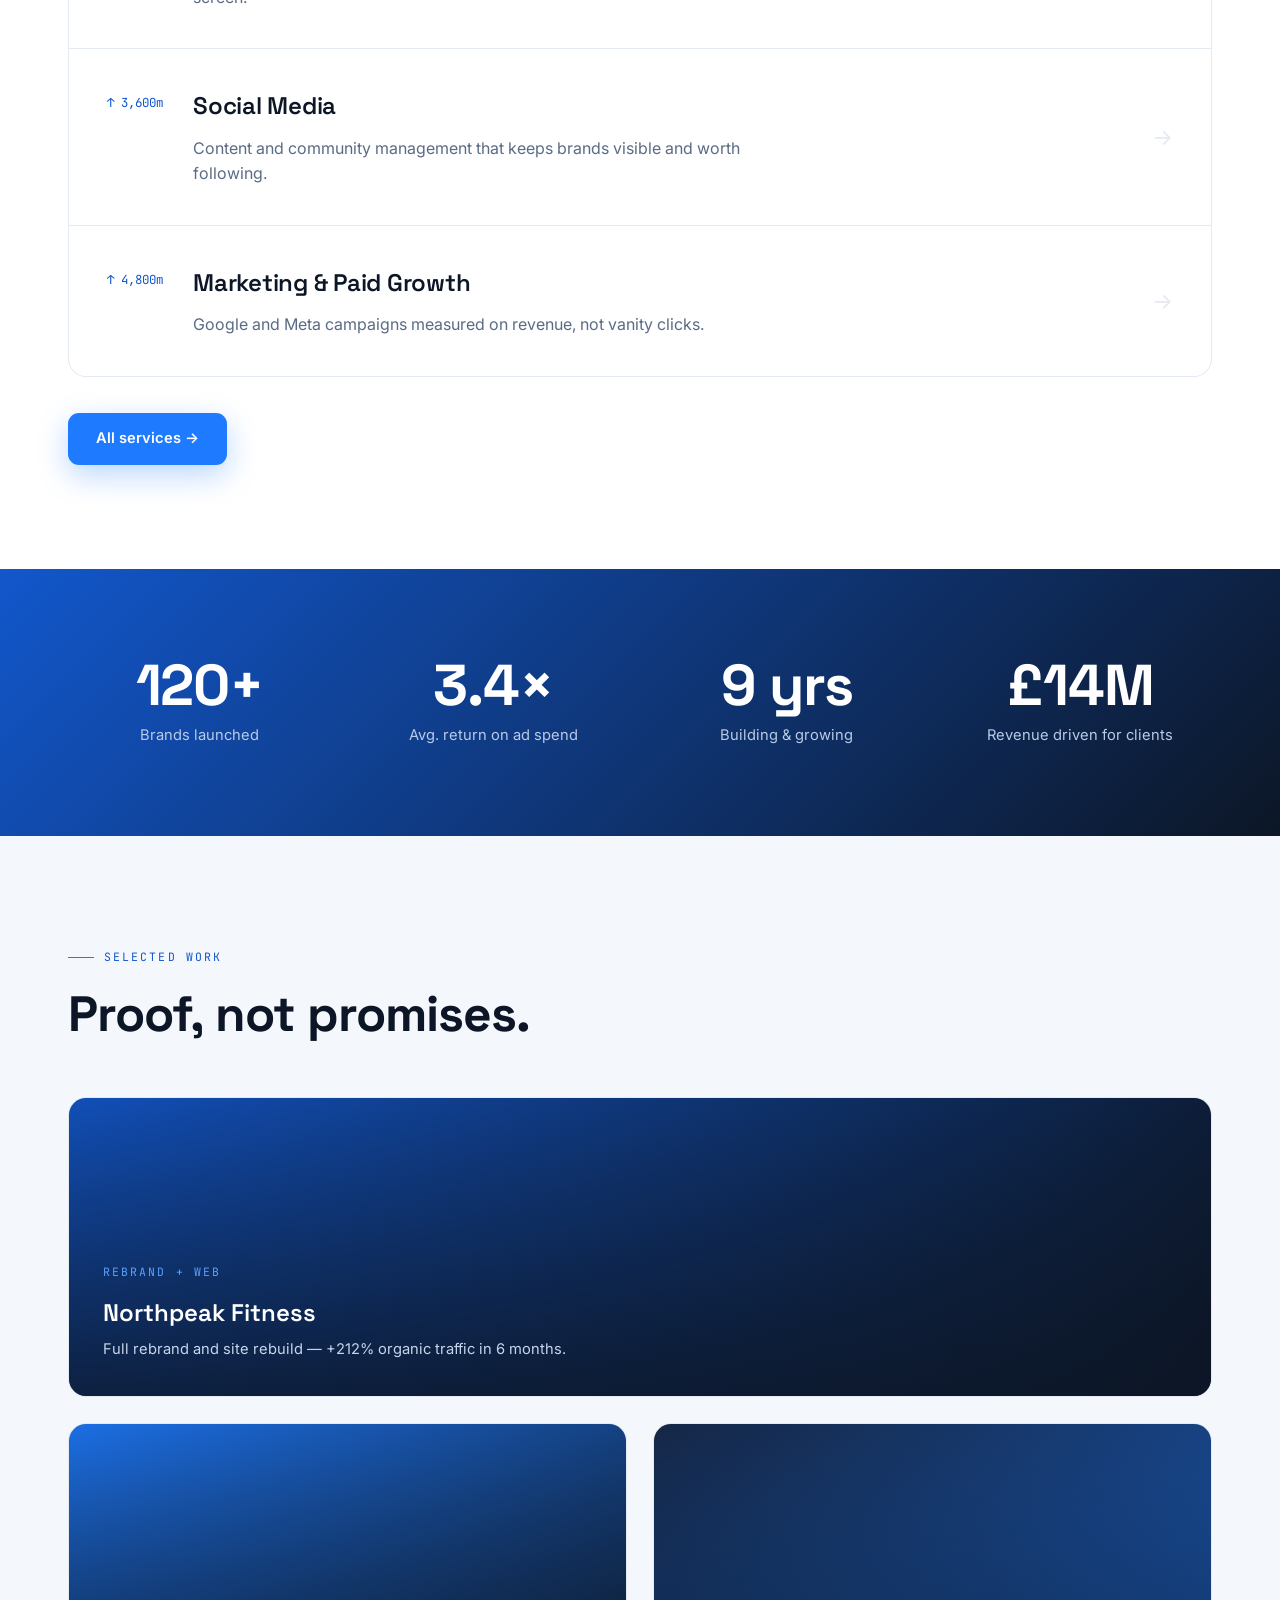
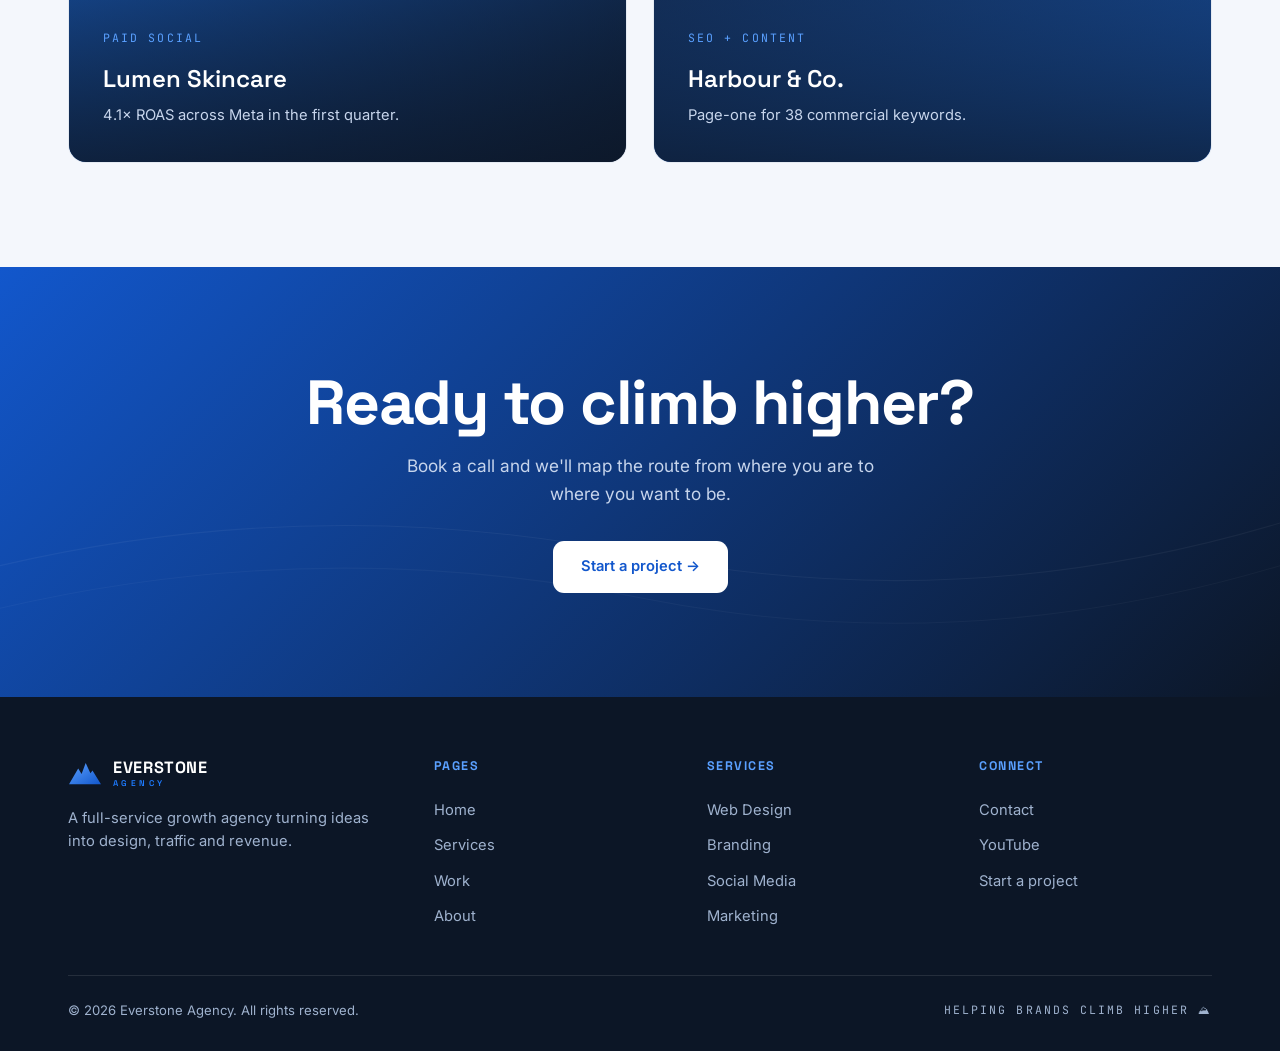
==== commit 67f2d86d: "up" ====
--- a/index.html
+++ b/index.html
@@ -1,200 +1,13 @@
 <!DOCTYPE html>
 <html lang="en">
 <head>
-<meta charset="UTF-8">
-<meta name="viewport" content="width=device-width, initial-scale=1.0">
-<title>Everstone Agency — Helping brands climb higher</title>
-<link rel="preconnect" href="https://fonts.googleapis.com">
-<link rel="preconnect" href="https://fonts.gstatic.com" crossorigin>
-<link href="https://fonts.googleapis.com/css2?family=Space+Grotesk:wght@400;500;600;700&family=Inter:wght@400;500;600&family=JetBrains+Mono:wght@400;500&display=swap" rel="stylesheet">
-<style>
-:root{
-  --blue:#1E7BFF; --blue-deep:#1257CC; --blue-soft:#5AA0FF; --blue-tint:#EAF2FF;
-  --ink:#0C1626; --slate:#33425C;
-  --paper:#FFFFFF; --paper-2:#F4F7FC; --paper-3:#ECF1F8;
-  --text:#0C1626; --muted:#5A6B85; --line:#E4EAF2;
-  --display:'Space Grotesk',sans-serif; --body:'Inter',sans-serif; --mono:'JetBrains Mono',monospace;
-  --maxw:1200px;
-}
-*{box-sizing:border-box;margin:0;padding:0}
-html{scroll-behavior:smooth}
-body{font-family:var(--body);color:var(--text);background:var(--paper);line-height:1.6;-webkit-font-smoothing:antialiased;overflow-x:hidden}
-a{color:inherit;text-decoration:none}
-img{max-width:100%;display:block}
-.wrap{max-width:var(--maxw);margin:0 auto;padding:0 28px}
-.mono{font-family:var(--mono);font-size:.72rem;letter-spacing:.18em;text-transform:uppercase}
-
-/* ---------- LOGO ---------- */
-.logo{display:flex;align-items:center;gap:11px}
-.logo svg{width:34px;height:34px;flex:none}
-.logo-txt{font-family:var(--display);font-weight:700;letter-spacing:.04em;line-height:1}
-.logo-txt .top{font-size:1.02rem;display:block;color:var(--ink)}
-.logo-txt .sub{font-size:.52rem;letter-spacing:.42em;color:var(--blue);font-weight:600;display:block;margin-top:2px}
-footer .logo-txt .top{color:#fff}
-
-/* ---------- NAV ---------- */
-header{position:sticky;top:0;z-index:60;background:rgba(255,255,255,.82);backdrop-filter:blur(14px);border-bottom:1px solid transparent;transition:.3s}
-header.stuck{border-bottom:1px solid var(--line);box-shadow:0 6px 24px rgba(12,22,38,.05)}
-.nav{display:flex;align-items:center;justify-content:space-between;height:74px}
-.nav-links{display:flex;gap:4px;align-items:center}
-.nav-links a{font-size:.85rem;font-weight:500;padding:8px 15px;border-radius:8px;color:var(--slate);transition:.2s;cursor:pointer}
-.nav-links a:hover{color:var(--ink);background:var(--paper-2)}
-.nav-links a.active{color:var(--blue-deep);background:var(--blue-tint)}
-.nav-cta{background:var(--blue);color:#fff!important;font-weight:600;padding:10px 20px!important;border-radius:9px;box-shadow:0 6px 18px rgba(30,123,255,.32)}
-.nav-cta:hover{background:var(--blue-deep)!important;transform:translateY(-1px)}
-.burger{display:none;flex-direction:column;gap:5px;cursor:pointer;padding:8px}
-.burger span{width:24px;height:2px;background:var(--ink);border-radius:2px}
-
-/* ---------- PAGES ---------- */
-.page{display:none;animation:fade .45s ease}
-.page.show{display:block}
-@keyframes fade{from{opacity:0;transform:translateY(10px)}to{opacity:1;transform:none}}
-
-/* ---------- BUTTONS ---------- */
-.btn{font-family:var(--body);font-weight:600;font-size:.92rem;padding:14px 28px;border-radius:11px;cursor:pointer;border:0;transition:.22s;display:inline-flex;align-items:center;gap:9px}
-.btn-primary{background:var(--blue);color:#fff;box-shadow:0 10px 30px rgba(30,123,255,.3)}
-.btn-primary:hover{background:var(--blue-deep);transform:translateY(-2px)}
-.btn-ghost{background:#fff;color:var(--ink);border:1px solid var(--line)}
-.btn-ghost:hover{border-color:var(--blue);color:var(--blue-deep)}
-.btn-light{background:#fff;color:var(--blue-deep)}
-.btn-light:hover{transform:translateY(-2px)}
-
-/* ---------- EYEBROW / HEADINGS ---------- */
-.eyebrow{display:inline-flex;align-items:center;gap:10px;color:var(--blue-deep);margin-bottom:22px}
-.eyebrow::before{content:"";width:26px;height:1px;background:var(--blue)}
-.sec{padding:104px 0}
-.sec-head{max-width:680px;margin-bottom:56px}
-.sec-head h2{font-family:var(--display);font-weight:700;font-size:clamp(2rem,4.4vw,3.1rem);letter-spacing:-.02em;line-height:1.06}
-.sec-head p{color:var(--muted);font-size:1.08rem;margin-top:18px}
-
-/* ---------- HERO ---------- */
-.hero{position:relative;padding:90px 0 0;background:linear-gradient(180deg,var(--blue-tint) 0%,#fff 78%);overflow:hidden}
-.hero .glow{position:absolute;top:-160px;right:-120px;width:620px;height:620px;background:radial-gradient(circle,rgba(30,123,255,.16),transparent 64%);pointer-events:none}
-.hero .contours{position:absolute;inset:0;opacity:.5;pointer-events:none}
-.hero-inner{position:relative;z-index:3;padding:56px 0 30px}
-.hero h1{font-family:var(--display);font-weight:700;font-size:clamp(2.6rem,7vw,5.1rem);line-height:1.02;letter-spacing:-.025em;max-width:16ch}
-.hero h1 .grad{background:linear-gradient(100deg,var(--blue),var(--blue-deep));-webkit-background-clip:text;background-clip:text;color:transparent}
-.hero p{color:var(--slate);font-size:clamp(1.02rem,2vw,1.2rem);max-width:52ch;margin:26px 0 36px}
-.hero-actions{display:flex;gap:14px;flex-wrap:wrap}
-.hero-foot{position:relative;z-index:2;width:100%}
-.hero-range{line-height:0}
-.hero-range svg{width:100%;height:auto;display:block}
-.ascent{stroke-dasharray:1400;stroke-dashoffset:1400;animation:draw 2.4s ease .3s forwards}
-@keyframes draw{to{stroke-dashoffset:0}}
-.ticks{display:flex;justify-content:space-between;border-top:1px solid var(--line);padding:16px 0 22px}
-.ticks span{color:var(--slate)}
-.ticks b{color:var(--blue-deep);font-weight:600}
-
-/* ---------- MARQUEE ---------- */
-.marq{background:var(--ink);color:#fff;padding:18px 0;overflow:hidden}
-.marq-track{display:flex;gap:60px;white-space:nowrap;animation:scroll 26s linear infinite;font-family:var(--display);font-weight:600;font-size:1.05rem;color:#9FB2CE}
-.marq-track span{display:inline-flex;align-items:center;gap:60px}
-.marq-track i{color:var(--blue-soft);font-style:normal}
-@keyframes scroll{to{transform:translateX(-50%)}}
-
-/* ---------- SERVICES / STAGES ---------- */
-.stages{display:grid;gap:1px;background:var(--line);border:1px solid var(--line);border-radius:18px;overflow:hidden}
-.stage{background:#fff;padding:38px;display:grid;grid-template-columns:auto 1fr auto;gap:30px;align-items:start;transition:.25s}
-.stage:hover{background:var(--paper-2)}
-.stage .alt{font-family:var(--mono);color:var(--blue-deep);font-size:.78rem;padding-top:6px;white-space:nowrap}
-.stage h3{font-family:var(--display);font-weight:600;font-size:1.5rem;letter-spacing:-.01em}
-.stage p{color:var(--muted);margin-top:10px;max-width:62ch}
-.stage .arrow{font-size:1.4rem;color:var(--line);transition:.25s;align-self:center}
-.stage:hover .arrow{color:var(--blue);transform:translateX(4px)}
-
-/* ---------- STATS (deep-blue summit band) ---------- */
-.band{background:linear-gradient(135deg,var(--blue-deep),var(--ink));color:#fff;position:relative;overflow:hidden}
-.band .contours{position:absolute;inset:0;opacity:.4;pointer-events:none}
-.stats{position:relative;z-index:2;display:grid;grid-template-columns:repeat(4,1fr);gap:30px;text-align:center}
-.stat .num{font-family:var(--display);font-weight:700;font-size:clamp(2.4rem,5vw,3.6rem);letter-spacing:-.02em;line-height:1}
-.stat .lbl{color:#B9CBE6;margin-top:10px;font-size:.92rem}
-
-/* ---------- WORK ---------- */
-.work{display:grid;grid-template-columns:repeat(2,1fr);gap:26px}
-.case{border-radius:18px;overflow:hidden;color:#fff;position:relative;min-height:340px;display:flex;flex-direction:column;justify-content:flex-end;padding:34px;cursor:pointer;transition:.3s;border:1px solid var(--line)}
-.case:hover{transform:translateY(-6px);box-shadow:0 26px 60px rgba(12,22,38,.18)}
-.case .bg{position:absolute;inset:0;z-index:0}
-.case .veil{position:absolute;inset:0;z-index:1;background:linear-gradient(180deg,rgba(12,22,38,.12),rgba(12,22,38,.82))}
-.case .meta{position:relative;z-index:2}
-.case .tag{color:var(--blue-soft)}
-.case h3{font-family:var(--display);font-weight:600;font-size:1.5rem;margin:10px 0 6px}
-.case .res{color:#C7D5EC;font-size:.92rem}
-.case.feat{grid-column:1 / -1;min-height:300px}
-
-/* ---------- ABOUT ---------- */
-.split{display:grid;grid-template-columns:1.05fr .95fr;gap:64px;align-items:center}
-.split .lead{font-family:var(--display);font-weight:500;font-size:clamp(1.3rem,2.6vw,1.7rem);line-height:1.4;letter-spacing:-.01em}
-.split .lead b{color:var(--blue-deep);font-weight:700}
-.split p+p{margin-top:16px;color:var(--muted)}
-.values{display:grid;gap:1px;background:var(--line);border:1px solid var(--line);border-radius:16px;overflow:hidden}
-.value{background:#fff;padding:24px 26px}
-.value h4{font-family:var(--display);font-weight:600;font-size:1.08rem;display:flex;gap:12px;align-items:center}
-.value h4 .d{width:8px;height:8px;border-radius:50%;background:var(--blue)}
-.value p{color:var(--muted);font-size:.94rem;margin-top:8px;padding-left:20px}
-
-/* ---------- PROCESS ---------- */
-.steps{display:grid;grid-template-columns:repeat(4,1fr);gap:0;border-top:1px solid var(--line)}
-.step{padding:30px 22px 0;border-left:1px solid var(--line)}
-.step:first-child{border-left:0;padding-left:0}
-.step .n{font-family:var(--mono);color:var(--blue-deep);font-size:.8rem}
-.step h4{font-family:var(--display);font-weight:600;font-size:1.18rem;margin:14px 0 8px}
-.step p{color:var(--muted);font-size:.92rem}
-
-/* ---------- CONTACT ---------- */
-.contact-grid{display:grid;grid-template-columns:1fr 1fr;gap:54px;align-items:start}
-.field{margin-bottom:18px}
-.field label{display:block;font-size:.82rem;font-weight:600;margin-bottom:7px}
-.field input,.field textarea,.field select{width:100%;padding:13px 15px;border:1px solid var(--line);border-radius:10px;font-family:var(--body);font-size:.95rem;background:#fff;transition:.2s}
-.field input:focus,.field textarea:focus,.field select:focus{outline:0;border-color:var(--blue);box-shadow:0 0 0 3px rgba(30,123,255,.14)}
-.contact-side{background:linear-gradient(150deg,var(--blue-deep),var(--ink));color:#fff;border-radius:18px;padding:42px 38px}
-.contact-side h3{font-family:var(--display);font-weight:600;font-size:1.6rem;margin-bottom:8px}
-.contact-side .s-muted{color:#B9CBE6}
-.cline{display:flex;gap:14px;align-items:center;padding:18px 0;border-bottom:1px solid rgba(255,255,255,.12)}
-.cline:last-child{border-bottom:0}
-.cline .ic{width:38px;height:38px;border-radius:10px;background:rgba(255,255,255,.12);display:flex;align-items:center;justify-content:center;color:#fff;flex:none}
-.cline b{font-family:var(--display);font-size:.95rem}
-.cline small{color:#B9CBE6;display:block}
-
-/* ---------- CTA ---------- */
-.cta-band{text-align:center;padding:104px 0;position:relative;z-index:2}
-.cta-band h2{font-family:var(--display);font-weight:700;font-size:clamp(2.2rem,5.5vw,3.9rem);letter-spacing:-.02em;line-height:1.04;max-width:18ch;margin:0 auto 16px}
-.cta-band p{color:#C7D5EC;max-width:46ch;margin:0 auto 34px;font-size:1.08rem}
-
-/* ---------- FOOTER ---------- */
-footer{background:var(--ink);color:#fff;padding:60px 0 30px}
-.foot-top{display:grid;grid-template-columns:1.4fr 1fr 1fr 1fr;gap:40px;padding-bottom:40px;border-bottom:1px solid rgba(255,255,255,.1)}
-.foot-top p{color:#9FB2CE;font-size:.92rem;max-width:34ch;margin-top:16px}
-.fcol h5{font-family:var(--display);font-size:.78rem;letter-spacing:.12em;text-transform:uppercase;color:var(--blue-soft);margin-bottom:16px}
-.fcol a{display:block;color:#9FB2CE;font-size:.92rem;padding:6px 0;cursor:pointer}
-.fcol a:hover{color:#fff}
-.foot-bot{display:flex;justify-content:space-between;align-items:center;padding-top:24px;color:#9FB2CE;font-size:.82rem;flex-wrap:wrap;gap:12px}
-
-/* ---------- PAGE HERO (inner pages) ---------- */
-.phero{background:linear-gradient(180deg,var(--blue-tint),#fff);padding:120px 0 70px;position:relative;overflow:hidden}
-.phero .glow{position:absolute;top:-160px;right:-120px;width:560px;height:560px;background:radial-gradient(circle,rgba(30,123,255,.14),transparent 64%)}
-.phero h1{position:relative;z-index:2;font-family:var(--display);font-weight:700;font-size:clamp(2.4rem,6vw,4rem);letter-spacing:-.025em;line-height:1.05;max-width:18ch}
-
-/* reveal */
-.rv{opacity:0;transform:translateY(26px);transition:.7s cubic-bezier(.2,.7,.2,1)}
-.rv.in{opacity:1;transform:none}
-
-@media(max-width:880px){
-  .nav-links{position:fixed;inset:74px 0 auto 0;background:#fff;flex-direction:column;align-items:stretch;padding:14px 20px 24px;gap:4px;border-bottom:1px solid var(--line);box-shadow:0 14px 30px rgba(12,22,38,.1);transform:translateY(-140%);transition:.3s;z-index:55}
-  .nav-links.open{transform:none}
-  .nav-links a{padding:13px 14px;font-size:.98rem}
-  .burger{display:flex}
-  .stats{grid-template-columns:repeat(2,1fr);gap:34px 24px}
-  .work,.split,.contact-grid{grid-template-columns:1fr}
-  .case.feat{grid-column:auto}
-  .steps{grid-template-columns:1fr 1fr}
-  .step{border-left:0;padding:26px 0 0}
-  .stage{grid-template-columns:1fr;gap:8px;padding:28px 24px}
-  .stage .arrow{display:none}.stage .alt{padding-top:0}
-  .split{gap:40px}
-}
-@media(max-width:560px){.stats,.steps{grid-template-columns:1fr}.foot-top{grid-template-columns:1fr 1fr}}
-@media(prefers-reduced-motion:reduce){*{animation:none!important;transition:none!important}.rv{opacity:1;transform:none}.ascent{stroke-dashoffset:0}}
-</style>
+  <meta charset="UTF-8">
+  <meta name="viewport" content="width=device-width, initial-scale=1.0">
+  <title>Everstone Agency — Helping brands climb higher</title>
+  <link rel="preconnect" href="https://fonts.googleapis.com">
+  <link rel="preconnect" href="https://fonts.gstatic.com" crossorigin>
+  <link href="https://fonts.googleapis.com/css2?family=Space+Grotesk:wght@400;500;600;700&family=Inter:wght@400;500;600;700;800;900&family=JetBrains+Mono:wght@400;500&display=swap" rel="stylesheet">
+  <link rel="stylesheet" href="css/style.css">
 </head>
 <body>
 
@@ -206,28 +19,27 @@
 <!-- ============ HEADER ============ -->
 <header id="hdr">
   <div class="wrap nav">
-    <div class="logo" onclick="go('home')" style="cursor:pointer">
+    <a href="index.html" class="logo" style="cursor:pointer">
       <svg viewBox="0 0 100 80" aria-label="Everstone Agency">
         <path fill="url(#lg)" d="M3 70 L30 24 L40 40 L52 8 L66 38 L72 30 L97 70 Z M40 40 L46 30 L52 8 Z"/>
       </svg>
       <span class="logo-txt"><span class="top">EVERSTONE</span><span class="sub">AGENCY</span></span>
-    </div>
+    </a>
     <nav class="nav-links" id="navlinks">
-      <a data-pg="home" class="active" onclick="go('home')">Home</a>
-      <a data-pg="services" onclick="go('services')">Services</a>
-      <a data-pg="work" onclick="go('work')">Work</a>
-      <a data-pg="about" onclick="go('about')">About</a>
-      <a data-pg="contact" onclick="go('contact')">Contact</a>
-      <a class="nav-cta" onclick="go('contact')">Start a project</a>
+      <a href="index.html" class="active">Home</a>
+      <a href="services.html">Services</a>
+      <a href="work.html">Work</a>
+      <a href="about.html">About</a>
+      <a href="contact.html">Contact</a>
+      <a href="contact.html" class="nav-cta">Start a project</a>
     </nav>
-    <div class="burger" onclick="document.getElementById('navlinks').classList.toggle('open')"><span></span><span></span><span></span></div>
+    <div class="burger"><span></span><span></span><span></span></div>
   </div>
 </header>
 
 <main>
-<!-- ============ HOME ============ -->
-<section class="page show" id="home">
-  <div class="hero">
+  <!-- ============ HERO ============ -->
+  <section class="hero">
     <div class="glow"></div>
     <svg class="contours" viewBox="0 0 1200 700" preserveAspectRatio="xMidYMid slice">
       <g fill="none" stroke="#1E7BFF" stroke-width="1">
@@ -241,186 +53,253 @@
       <h1>Helping brands <span class="grad">climb higher.</span></h1>
       <p>Everstone is a full-service growth agency. We turn ideas into design, traffic, and revenue — and build the brands that get there to stay.</p>
       <div class="hero-actions">
-        <button class="btn btn-primary" onclick="go('contact')">Start a project →</button>
-        <button class="btn btn-ghost" onclick="go('work')">See our work</button>
-      </div>
-    </div>
-    <div class="hero-foot">
-      <div class="hero-range">
-        <svg viewBox="0 0 1200 200" preserveAspectRatio="none" aria-hidden="true">
-          <path d="M0 200 L150 140 L240 162 L360 70 L470 122 L560 92 L640 200 Z" fill="#D7E5FB"/>
-          <path d="M520 200 L640 92 L720 132 L840 44 L960 116 L1060 80 L1200 150 L1200 200 Z" fill="#C2D7F6"/>
-          <polyline class="ascent" points="0,188 240,156 470,118 640,88 840,56 1060,80 1200,142" fill="none" stroke="#1E7BFF" stroke-width="2.5" stroke-linecap="round" stroke-linejoin="round"/>
-          <circle cx="840" cy="56" r="5" fill="#1257CC"/>
-        </svg>
-      </div>
-      <div class="wrap"><div class="ticks mono">
-        <span><b>01</b> Strategy</span><span><b>02</b> Design</span><span><b>03</b> Build</span><span><b>04</b> Grow</span>
-      </div></div>
+        <a href="contact.html" class="btn btn-primary">Start a project →</a>
+        <a href="work.html" class="btn btn-ghost">See our work</a>
+      </div>
+    </div>
+      <!-- ============ INLINE LOGOS SHOWCASE ============ -->
+      <div class="hero-logos-section">
+        <div class="wrap">
+          <p class="hero-logos-title">Trusted by Leading Global Brands</p>
+          <div class="hero-logos-grid">
+            <!-- belle ACADEMY -->
+            <svg viewBox="0 0 100 100" xmlns="http://www.w3.org/2000/svg" aria-label="Belle Academy">
+              <circle cx="50" cy="50" r="45" fill="currentColor"/>
+              <circle cx="50" cy="50" r="41" fill="none" stroke="var(--paper)" stroke-width="1.5"/>
+              <text x="50" y="46" font-family="'Brush Script MT', cursive, Georgia, serif" font-size="24" font-weight="bold" text-anchor="middle" fill="var(--paper)">belle</text>
+              <text x="50" y="68" font-family="'Inter', sans-serif" font-size="8" font-weight="800" letter-spacing="2" text-anchor="middle" fill="var(--paper)">ACADEMY</text>
+            </svg>
+            <!-- G Light -->
+            <svg viewBox="0 0 140 40" xmlns="http://www.w3.org/2000/svg" aria-label="G Light Hair Extensions">
+              <text x="70" y="20" font-family="'Inter', sans-serif" font-weight="900" font-size="20" letter-spacing="-0.5" text-anchor="middle" fill="currentColor">G Light</text>
+              <text x="70" y="32" font-family="'Inter', sans-serif" font-weight="400" font-size="7" letter-spacing="2.5" text-anchor="middle" fill="currentColor">Hair Extensions</text>
+            </svg>
+            <!-- THE ONE LASHES -->
+            <svg viewBox="0 0 100 100" xmlns="http://www.w3.org/2000/svg" aria-label="The One Lashes">
+              <circle cx="50" cy="50" r="45" fill="currentColor"/>
+              <polygon points="50,15 78,31 78,63 50,79 22,63 22,31" fill="none" stroke="var(--paper)" stroke-width="1.5"/>
+              <path d="M43,30 L57,30 M50,30 L50,56 M44,56 L56,56" stroke="var(--paper)" stroke-width="2" fill="none"/>
+              <circle cx="50" cy="46" r="18" fill="none" stroke="var(--paper)" stroke-dasharray="2,2" stroke-width="1"/>
+              <text x="50" y="88" font-family="'Inter', sans-serif" font-size="6.5" font-weight="800" letter-spacing="1" text-anchor="middle" fill="var(--paper)">THE ONE</text>
+              <text x="50" y="94" font-family="'Inter', sans-serif" font-size="4" font-weight="500" letter-spacing="1" text-anchor="middle" fill="var(--paper)">LASHES</text>
+            </svg>
+            <!-- KERASMOOTH -->
+            <svg viewBox="0 0 140 50" xmlns="http://www.w3.org/2000/svg" aria-label="Kerasmooth Professional Treatments">
+              <g stroke="currentColor" stroke-width="2" stroke-linecap="round">
+                <line x1="62" y1="5" x2="62" y2="21"/>
+                <line x1="70" y1="5" x2="70" y2="21"/>
+                <path d="M 70 8 L 78 5 M 70 13 L 78 21 M 70 13 H 74" stroke-width="1.5"/>
+              </g>
+              <text x="70" y="36" font-family="'Inter', sans-serif" font-weight="700" font-size="11" letter-spacing="1.5" text-anchor="middle" fill="currentColor">KERASMOOTH</text>
+              <text x="70" y="44" font-family="'Inter', sans-serif" font-weight="400" font-size="5" letter-spacing="0.5" text-anchor="middle" fill="currentColor">Professional Treatments</text>
+            </svg>
+            <!-- LUXURIST -->
+            <svg viewBox="0 0 140 40" xmlns="http://www.w3.org/2000/svg" aria-label="Luxurist">
+              <text x="70" y="22" font-family="'Playfair Display', Georgia, serif" font-weight="700" font-size="20" letter-spacing="2" text-anchor="middle" fill="currentColor">LUXURIST</text>
+              <line x1="30" y1="28" x2="110" y2="28" stroke="currentColor" stroke-width="0.5"/>
+              <text x="70" y="35" font-family="'Inter', sans-serif" font-weight="500" font-size="4" letter-spacing="1.2" text-anchor="middle" fill="currentColor">LIFESTYLE MAGAZINE</text>
+            </svg>
+            <!-- Boots Opticians -->
+            <svg viewBox="0 0 140 40" xmlns="http://www.w3.org/2000/svg" aria-label="Boots Opticians Bexleyheath">
+              <path d="M40 20 C42 20, 43 18.5, 44 16.5 C45 18, 47 20, 50 20 C53 20, 56 16.5, 57 12 C58 16.5, 60 20, 63 20 C66 20, 69 16.5, 70 11 C71 10.5, 72 9, 73 9 L73 7 C69.5 7, 66.5 10, 65 13 C63.5 9, 60.5 7, 57 7 C53.5 7, 50.5 11, 49 14.5 C48 11, 46 7, 42.5 7 C39 7, 36.5 11.5, 36.5 16 C36.5 19, 38 20, 40 20 Z M50 9 C51.5 9, 52 10.5, 52 12.5 C52 15.5, 50.5 18, 49 18 C47.5 18, 47 16.5, 47 14.5 C47 11.5, 48.5 9, 50 9 Z M62 9 C63.5 9, 64 10.5, 64 12.5 C64 15.5, 62.5 18, 61 18 C59.5 18, 59 16.5, 59 14.5 C59 11.5, 60.5 9, 62 9 Z" fill="currentColor"/>
+              <path d="M74 23 C75.5 23, 76.5 21.5, 77.5 19 L75.5 19 C75 20, 74.5 21, 74 21 C73.5 21, 73 20, 73 19 L73 11.5 L76.5 11.5 L76.5 9.5 L73 9.5 L73 5 L70 6.5 L70 9.5 L68 9.5 L68 11.5 L70 11.5 L70 19 C70 21.5, 71.5 23, 74 23 Z" fill="currentColor"/>
+              <path d="M78 19 C79.5 20, 81.5 21, 83.5 21 C85.5 21, 86.5 19.5, 86.5 17.5 C86.5 15.5, 85 14.5, 83 14 C80.5 13.5, 78.5 12.5, 78.5 9.5 C78.5 7.5, 80.5 6, 83 6 C85 6, 86.5 6.5, 87.5 8 L86 10 C85 8.5, 84 8, 82.5 8 C81 8, 80.5 9, 80.5 10 C80.5 11.5, 82 12, 84 12.5 C86.5 13, 88.5 14, 88.5 17.5 C88.5 20.5, 86 23, 83 23 C80.5 23, 78.5 21, 77.5 19.5 Z" fill="currentColor"/>
+              <text x="70" y="30" font-family="'Inter', sans-serif" font-weight="700" font-size="8" letter-spacing="0.5" text-anchor="middle" fill="currentColor">Opticians</text>
+              <text x="70" y="37" font-family="'Inter', sans-serif" font-weight="600" font-size="4.5" letter-spacing="1.5" text-anchor="middle" fill="currentColor">BEXLEYHEATH</text>
+            </svg>
+            <!-- HAIR NOVA -->
+            <svg viewBox="0 0 140 40" xmlns="http://www.w3.org/2000/svg" aria-label="Hair Nova Hair Salon">
+              <text x="70" y="22" font-family="'Impact', 'Arial Black', sans-serif" font-weight="900" font-size="22" letter-spacing="1.5" text-anchor="middle" fill="currentColor">HAIR NOVA</text>
+              <text x="70" y="32" font-family="'Inter', sans-serif" font-weight="500" font-size="6" letter-spacing="3" text-anchor="middle" fill="currentColor">HAIR SALON</text>
+            </svg>
+            <!-- BULTI -->
+            <svg viewBox="0 0 100 100" xmlns="http://www.w3.org/2000/svg" aria-label="Bulti">
+              <circle cx="50" cy="40" r="24" fill="none" stroke="currentColor" stroke-width="1.5"/>
+              <path d="M42,40 C44,43 47,45 50,45 C53,45 56,43 58,40" fill="none" stroke="currentColor" stroke-width="1.5" stroke-linecap="round"/>
+              <circle cx="42" cy="34" r="1.5" fill="currentColor"/>
+              <circle cx="58" cy="34" r="1.5" fill="currentColor"/>
+              <g stroke="currentColor" stroke-width="1">
+                <line x1="50" y1="8" x2="50" y2="13"/>
+                <line x1="72" y1="18" x2="68" y2="22"/>
+                <line x1="82" y1="40" x2="77" y2="40"/>
+                <line x1="72" y1="62" x2="68" y2="58"/>
+                <line x1="50" y1="72" x2="50" y2="67"/>
+                <line x1="28" y1="62" x2="32" y2="58"/>
+                <line x1="18" y1="40" x2="23" y2="40"/>
+                <line x1="28" y1="18" x2="32" y2="22"/>
+              </g>
+              <text x="50" y="88" font-family="'Inter', sans-serif" font-weight="600" font-size="12" letter-spacing="3" text-anchor="middle" fill="currentColor">BULTI</text>
+            </svg>
+          </div>
+        </div>
+      </div>
+  </section>
+
+  <!-- ============ TICKER ============ -->
+  <div class="marq">
+    <div class="marq-track">
+      <span>Web Design <i>⛰</i> Branding <i>⛰</i> Social Media <i>⛰</i> Paid Ads <i>⛰</i> SEO <i>⛰</i> Content <i>⛰</i> Strategy <i>⛰</i> </span>
+      <span>Web Design <i>⛰</i> Branding <i>⛰</i> Social Media <i>⛰</i> Paid Ads <i>⛰</i> SEO <i>⛰</i> Content <i>⛰</i> Strategy <i>⛰</i> </span>
     </div>
   </div>
 
-  <div class="marq"><div class="marq-track">
-    <span>Web Design <i>⛰</i> Branding <i>⛰</i> Social Media <i>⛰</i> Paid Ads <i>⛰</i> SEO <i>⛰</i> Content <i>⛰</i> Strategy <i>⛰</i> </span>
-    <span>Web Design <i>⛰</i> Branding <i>⛰</i> Social Media <i>⛰</i> Paid Ads <i>⛰</i> SEO <i>⛰</i> Content <i>⛰</i> Strategy <i>⛰</i> </span>
-  </div></div>
-
-  <div class="sec"><div class="wrap">
-    <div class="sec-head rv"><span class="eyebrow mono">What we do</span><h2>Four disciplines, one ascent.</h2>
-      <p>Every engagement moves a brand up the same path — from positioning to performance. Pick a stage, or take the whole climb.</p></div>
-    <div class="stages">
-      <div class="stage rv"><span class="alt">↑ 1,200m</span><div><h3>Web Design & Development</h3><p>Conversion-built WordPress and bespoke sites — fast, responsive, and made to be found.</p></div><span class="arrow">→</span></div>
-      <div class="stage rv"><span class="alt">↑ 2,400m</span><div><h3>Branding & Identity</h3><p>Logos, systems and messaging that hold up across every channel and every screen.</p></div><span class="arrow">→</span></div>
-      <div class="stage rv"><span class="alt">↑ 3,600m</span><div><h3>Social Media</h3><p>Content and community management that keeps brands visible and worth following.</p></div><span class="arrow">→</span></div>
-      <div class="stage rv"><span class="alt">↑ 4,800m</span><div><h3>Marketing & Paid Growth</h3><p>Google and Meta campaigns measured on revenue, not vanity clicks.</p></div><span class="arrow">→</span></div>
-    </div>
-    <div style="margin-top:36px" class="rv"><button class="btn btn-primary" onclick="go('services')">All services →</button></div>
-  </div></div>
-
-  <div class="band sec" style="padding:88px 0">
-    <svg class="contours" viewBox="0 0 1200 400" preserveAspectRatio="none"><g fill="none" stroke="#fff" stroke-width="1"><path d="M0 300 Q300 230 600 290 T1200 260" opacity=".14"/><path d="M0 340 Q300 270 600 330 T1200 300" opacity=".1"/></g></svg>
-    <div class="wrap"><div class="stats">
-      <div class="stat rv"><div class="num">120+</div><div class="lbl">Brands launched</div></div>
-      <div class="stat rv"><div class="num">3.4×</div><div class="lbl">Avg. return on ad spend</div></div>
-      <div class="stat rv"><div class="num">9 yrs</div><div class="lbl">Building & growing</div></div>
-      <div class="stat rv"><div class="num">£14M</div><div class="lbl">Revenue driven for clients</div></div>
-    </div></div>
-  </div>
-
-  <div class="sec" style="background:var(--paper-2)"><div class="wrap">
-    <div class="sec-head rv"><span class="eyebrow mono">Selected work</span><h2>Proof, not promises.</h2></div>
-    <div class="work">
-      <div class="case feat rv" onclick="go('work')"><div class="bg" style="background:linear-gradient(120deg,#1257CC,#0C1626)"></div><div class="veil"></div><div class="meta"><span class="tag mono">Rebrand + Web</span><h3>Northpeak Fitness</h3><p class="res">Full rebrand and site rebuild — +212% organic traffic in 6 months.</p></div></div>
-      <div class="case rv" onclick="go('work')"><div class="bg" style="background:linear-gradient(140deg,#1E7BFF,#10233F)"></div><div class="veil"></div><div class="meta"><span class="tag mono">Paid Social</span><h3>Lumen Skincare</h3><p class="res">4.1× ROAS across Meta in the first quarter.</p></div></div>
-      <div class="case rv" onclick="go('work')"><div class="bg" style="background:linear-gradient(160deg,#16294a,#1E7BFF)"></div><div class="veil"></div><div class="meta"><span class="tag mono">SEO + Content</span><h3>Harbour & Co.</h3><p class="res">Page-one for 38 commercial keywords.</p></div></div>
-    </div>
-  </div></div>
-</section>
-
-<!-- ============ SERVICES ============ -->
-<section class="page" id="services">
-  <div class="phero"><div class="glow"></div><div class="wrap"><span class="eyebrow mono">Services</span>
-    <h1>Everything a brand needs to get off the ground — and keep climbing.</h1></div></div>
-  <div class="sec"><div class="wrap"><div class="stages">
-    <div class="stage rv"><span class="alt">SVC / 01</span><div><h3>Web Design & Development</h3><p>Strategy-led WordPress and custom builds. Responsive, accessible, SEO-ready, and engineered to convert. Includes UX, copy structure, and ongoing care plans.</p></div><span class="arrow">→</span></div>
-    <div class="stage rv"><span class="alt">SVC / 02</span><div><h3>Branding & Identity</h3><p>Naming, logo systems, colour, type and voice. A complete brand kit your whole team can use without a designer on call.</p></div><span class="arrow">→</span></div>
-    <div class="stage rv"><span class="alt">SVC / 03</span><div><h3>Social Media Management</h3><p>Channel strategy, content production, scheduling and community management — built to compound, not chase trends.</p></div><span class="arrow">→</span></div>
-    <div class="stage rv"><span class="alt">SVC / 04</span><div><h3>Paid Advertising</h3><p>Google Ads and Meta campaigns with proper tracking, weekly optimisation and revenue-based reporting.</p></div><span class="arrow">→</span></div>
-    <div class="stage rv"><span class="alt">SVC / 05</span><div><h3>SEO</h3><p>Technical fixes, keyword strategy, and content that ranks and earns links — measured on positions and pipeline.</p></div><span class="arrow">→</span></div>
-    <div class="stage rv"><span class="alt">SVC / 06</span><div><h3>Content & Creative</h3><p>Photography, video, and editorial that gives every other channel something worth running.</p></div><span class="arrow">→</span></div>
-  </div></div></div>
-  <div class="sec" style="background:var(--paper-2)"><div class="wrap">
-    <div class="sec-head rv"><span class="eyebrow mono">How we work</span><h2>The route up.</h2></div>
-    <div class="steps">
-      <div class="step rv"><div class="n mono">STEP 01</div><h4>Strategy</h4><p>We map the goal, the audience and the gap before a pixel moves.</p></div>
-      <div class="step rv"><div class="n mono">STEP 02</div><h4>Design</h4><p>Identity and interface, shaped around how people actually decide.</p></div>
-      <div class="step rv"><div class="n mono">STEP 03</div><h4>Build</h4><p>Fast, clean, tracked. Built agentically, reviewed by humans who care.</p></div>
-      <div class="step rv"><div class="n mono">STEP 04</div><h4>Grow</h4><p>Launch is the basecamp. We optimise on revenue from day one.</p></div>
-    </div>
-  </div></div>
-</section>
-
-<!-- ============ WORK ============ -->
-<section class="page" id="work">
-  <div class="phero"><div class="glow"></div><div class="wrap"><span class="eyebrow mono">Selected work</span><h1>Brands we helped climb.</h1></div></div>
-  <div class="sec"><div class="wrap"><div class="work">
-    <div class="case feat rv"><div class="bg" style="background:linear-gradient(120deg,#1257CC,#0C1626)"></div><div class="veil"></div><div class="meta"><span class="tag mono">Rebrand + Web</span><h3>Northpeak Fitness</h3><p class="res">Identity, website and launch campaign — +212% organic traffic, 3× enquiries in 6 months.</p></div></div>
-    <div class="case rv"><div class="bg" style="background:linear-gradient(140deg,#1E7BFF,#10233F)"></div><div class="veil"></div><div class="meta"><span class="tag mono">Paid Social</span><h3>Lumen Skincare</h3><p class="res">4.1× ROAS across Meta in Q1.</p></div></div>
-    <div class="case rv"><div class="bg" style="background:linear-gradient(160deg,#16294a,#1E7BFF)"></div><div class="veil"></div><div class="meta"><span class="tag mono">SEO + Content</span><h3>Harbour & Co.</h3><p class="res">Page-one for 38 commercial keywords.</p></div></div>
-    <div class="case rv"><div class="bg" style="background:linear-gradient(135deg,#0C1626,#1E7BFF)"></div><div class="veil"></div><div class="meta"><span class="tag mono">E-commerce</span><h3>Atlas Outdoors</h3><p class="res">Shopify rebuild — +64% conversion rate.</p></div></div>
-    <div class="case rv"><div class="bg" style="background:linear-gradient(150deg,#1257CC,#16294a)"></div><div class="veil"></div><div class="meta"><span class="tag mono">Branding</span><h3>Verve Coffee</h3><p class="res">Full identity system across 4 sites.</p></div></div>
-  </div></div></div>
-</section>
-
-<!-- ============ ABOUT ============ -->
-<section class="page" id="about">
-  <div class="phero"><div class="glow"></div><div class="wrap"><span class="eyebrow mono">About</span><h1>A growth agency built like a guide, not a vendor.</h1></div></div>
-  <div class="sec"><div class="wrap"><div class="split">
-    <div class="rv">
-      <p class="lead">We started Everstone because too many brands get handed a logo and a login, then left to climb alone. <b>We do it the other way round.</b></p>
-      <p>Design, build and marketing live under one roof, so strategy never gets lost in a handover. We work fast — leaning on agentic development to ship more, sooner — but every release is reviewed by people who care how it lands.</p>
-      <p>The result is a partner who's accountable for the whole route: the brand, the site, the traffic, and the revenue at the top.</p>
-    </div>
-    <div class="values rv">
-      <div class="value"><h4><span class="d"></span>Outcomes over output</h4><p>We're measured on what moves — revenue, rankings, reach.</p></div>
-      <div class="value"><h4><span class="d"></span>One team, one route</h4><p>Brand, web and growth in the same room from day one.</p></div>
-      <div class="value"><h4><span class="d"></span>Built to last</h4><p>Sites and systems your team can actually run after we hand over.</p></div>
-      <div class="value"><h4><span class="d"></span>Honest reporting</h4><p>Plain numbers, plainly explained. No vanity dashboards.</p></div>
-    </div>
-  </div></div></div>
-  <div class="band sec" style="padding:88px 0"><div class="wrap"><div class="stats">
-    <div class="stat rv"><div class="num">120+</div><div class="lbl">Brands launched</div></div>
-    <div class="stat rv"><div class="num">3.4×</div><div class="lbl">Avg. ROAS</div></div>
-    <div class="stat rv"><div class="num">96%</div><div class="lbl">Client retention</div></div>
-    <div class="stat rv"><div class="num">£14M</div><div class="lbl">Revenue driven</div></div>
-  </div></div></div>
-</section>
-
-<!-- ============ CONTACT ============ -->
-<section class="page" id="contact">
-  <div class="phero"><div class="glow"></div><div class="wrap"><span class="eyebrow mono">Start a project</span><h1>Tell us where you want to go.</h1></div></div>
-  <div class="sec"><div class="wrap"><div class="contact-grid">
-    <div class="rv">
-      <div class="field"><label>Name</label><input type="text" placeholder="Your name"></div>
-      <div class="field"><label>Email</label><input type="email" placeholder="you@company.com"></div>
-      <div class="field"><label>What do you need?</label><select><option>Web design & development</option><option>Branding & identity</option><option>Social media</option><option>Paid advertising</option><option>SEO</option><option>The full climb</option></select></div>
-      <div class="field"><label>Tell us about the project</label><textarea rows="4" placeholder="A few lines on the brand and the goal…"></textarea></div>
-      <button class="btn btn-primary" onclick="alert('Mockup form — wire up to email / CRM on build.')">Send enquiry →</button>
-    </div>
-    <div class="contact-side rv">
-      <h3>Everstone Agency</h3>
-      <p class="s-muted" style="margin-bottom:14px">Helping brands climb higher. We reply within one working day.</p>
-      <div class="cline"><span class="ic">✉</span><div><b>hello@everstoneagency.co.uk</b><small>General & new projects</small></div></div>
-      <div class="cline"><span class="ic">▶</span><div><b>@Everstoneagency</b><small>YouTube — watch the work</small></div></div>
-      <div class="cline"><span class="ic">⛰</span><div><b>everstoneagency.co.uk</b><small>United Kingdom</small></div></div>
-    </div>
-  </div></div></div>
-</section>
+  <!-- ============ DISCIPLINES ============ -->
+  <section class="sec">
+    <div class="wrap">
+      <div class="sec-head rv">
+        <span class="eyebrow mono">What we do</span>
+        <h2>Four disciplines, one ascent.</h2>
+        <p>Every engagement moves a brand up the same path — from positioning to performance. Pick a stage, or take the whole climb.</p>
+      </div>
+      <div class="stages">
+        <a href="services.html" class="stage rv">
+          <span class="alt">↑ 1,200m</span>
+          <div>
+            <h3>Web Design & Development</h3>
+            <p>Conversion-built WordPress and bespoke sites — fast, responsive, and made to be found.</p>
+          </div>
+          <span class="arrow">→</span>
+        </a>
+        <a href="services.html" class="stage rv">
+          <span class="alt">↑ 2,400m</span>
+          <div>
+            <h3>Branding & Identity</h3>
+            <p>Logos, systems and messaging that hold up across every channel and every screen.</p>
+          </div>
+          <span class="arrow">→</span>
+        </a>
+        <a href="services.html" class="stage rv">
+          <span class="alt">↑ 3,600m</span>
+          <div>
+            <h3>Social Media</h3>
+            <p>Content and community management that keeps brands visible and worth following.</p>
+          </div>
+          <span class="arrow">→</span>
+        </a>
+        <a href="services.html" class="stage rv">
+          <span class="alt">↑ 4,800m</span>
+          <div>
+            <h3>Marketing & Paid Growth</h3>
+            <p>Google and Meta campaigns measured on revenue, not vanity clicks.</p>
+          </div>
+          <span class="arrow">→</span>
+        </a>
+      </div>
+      <div style="margin-top:36px" class="rv">
+        <a href="services.html" class="btn btn-primary">All services →</a>
+      </div>
+    </div>
+  </section>
+
+  <!-- ============ SUMMIT BAND (STATS) ============ -->
+  <section class="band sec" style="padding:88px 0">
+    <svg class="contours" viewBox="0 0 1200 400" preserveAspectRatio="none">
+      <g fill="none" stroke="#fff" stroke-width="1">
+        <path d="M0 300 Q300 230 600 290 T1200 260" opacity=".14"/>
+        <path d="M0 340 Q300 270 600 330 T1200 300" opacity=".1"/>
+      </g>
+    </svg>
+    <div class="wrap">
+      <div class="stats">
+        <div class="stat rv"><div class="num">120+</div><div class="lbl">Brands launched</div></div>
+        <div class="stat rv"><div class="num">3.4×</div><div class="lbl">Avg. return on ad spend</div></div>
+        <div class="stat rv"><div class="num">9 yrs</div><div class="lbl">Building & growing</div></div>
+        <div class="stat rv"><div class="num">£14M</div><div class="lbl">Revenue driven for clients</div></div>
+      </div>
+    </div>
+  </section>
+
+  <!-- ============ WORK ============ -->
+  <section class="sec" style="background:var(--paper-2)">
+    <div class="wrap">
+      <div class="sec-head rv">
+        <span class="eyebrow mono">Selected work</span>
+        <h2>Proof, not promises.</h2>
+      </div>
+      <div class="work">
+        <a href="work.html" class="case feat rv">
+          <div class="bg" style="background:linear-gradient(120deg,#1257CC,#0C1626)"></div>
+          <div class="veil"></div>
+          <div class="meta">
+            <span class="tag mono">Rebrand + Web</span>
+            <h3>Northpeak Fitness</h3>
+            <p class="res">Full rebrand and site rebuild — +212% organic traffic in 6 months.</p>
+          </div>
+        </a>
+        <a href="work.html" class="case rv">
+          <div class="bg" style="background:linear-gradient(140deg,#1E7BFF,#10233F)"></div>
+          <div class="veil"></div>
+          <div class="meta">
+            <span class="tag mono">Paid Social</span>
+            <h3>Lumen Skincare</h3>
+            <p class="res">4.1× ROAS across Meta in the first quarter.</p>
+          </div>
+        </a>
+        <a href="work.html" class="case rv">
+          <div class="bg" style="background:linear-gradient(160deg,#16294a,#1E7BFF)"></div>
+          <div class="veil"></div>
+          <div class="meta">
+            <span class="tag mono">SEO + Content</span>
+            <h3>Harbour & Co.</h3>
+            <p class="res">Page-one for 38 commercial keywords.</p>
+          </div>
+        </a>
+      </div>
+    </div>
+  </section>
 </main>
 
-<!-- ============ CTA + FOOTER ============ -->
+<!-- ============ CTA ============ -->
 <div class="band">
   <svg class="contours" viewBox="0 0 1200 400" preserveAspectRatio="none"><g fill="none" stroke="#fff" stroke-width="1"><path d="M0 280 Q300 210 600 270 T1200 240" opacity=".12"/><path d="M0 320 Q300 250 600 310 T1200 280" opacity=".09"/></g></svg>
   <div class="wrap cta-band">
     <h2>Ready to climb higher?</h2>
     <p>Book a call and we'll map the route from where you are to where you want to be.</p>
-    <button class="btn btn-light" onclick="go('contact')">Start a project →</button>
+    <a href="contact.html" class="btn btn-light">Start a project →</a>
   </div>
 </div>
 
-<footer><div class="wrap">
-  <div class="foot-top">
-    <div>
-      <div class="logo"><svg viewBox="0 0 100 80" style="width:34px;height:34px"><path fill="url(#lg)" d="M3 70 L30 24 L40 40 L52 8 L66 38 L72 30 L97 70 Z"/></svg><span class="logo-txt"><span class="top">EVERSTONE</span><span class="sub">AGENCY</span></span></div>
-      <p>A full-service growth agency turning ideas into design, traffic and revenue.</p>
-    </div>
-    <div class="fcol"><h5>Pages</h5><a onclick="go('home')">Home</a><a onclick="go('services')">Services</a><a onclick="go('work')">Work</a><a onclick="go('about')">About</a></div>
-    <div class="fcol"><h5>Services</h5><a onclick="go('services')">Web Design</a><a onclick="go('services')">Branding</a><a onclick="go('services')">Social Media</a><a onclick="go('services')">Marketing</a></div>
-    <div class="fcol"><h5>Connect</h5><a onclick="go('contact')">Contact</a><a href="https://www.youtube.com/@Everstoneagency" target="_blank" rel="noopener">YouTube</a><a onclick="go('contact')">Start a project</a></div>
+<!-- ============ FOOTER ============ -->
+<footer>
+  <div class="wrap">
+    <div class="foot-top">
+      <div>
+        <div class="logo">
+          <svg viewBox="0 0 100 80" style="width:34px;height:34px">
+            <path fill="url(#lg)" d="M3 70 L30 24 L40 40 L52 8 L66 38 L72 30 L97 70 Z"/>
+          </svg>
+          <span class="logo-txt"><span class="top">EVERSTONE</span><span class="sub">AGENCY</span></span>
+        </div>
+        <p>A full-service growth agency turning ideas into design, traffic and revenue.</p>
+      </div>
+      <div class="fcol">
+        <h5>Pages</h5>
+        <a href="index.html">Home</a>
+        <a href="services.html">Services</a>
+        <a href="work.html">Work</a>
+        <a href="about.html">About</a>
+      </div>
+      <div class="fcol">
+        <h5>Services</h5>
+        <a href="services.html">Web Design</a>
+        <a href="services.html">Branding</a>
+        <a href="services.html">Social Media</a>
+        <a href="services.html">Marketing</a>
+      </div>
+      <div class="fcol">
+        <h5>Connect</h5>
+        <a href="contact.html">Contact</a>
+        <a href="https://www.youtube.com/@Everstoneagency" target="_blank" rel="noopener">YouTube</a>
+        <a href="contact.html">Start a project</a>
+      </div>
+    </div>
+    <div class="foot-bot">
+      <span>© 2026 Everstone Agency. All rights reserved.</span>
+      <span class="mono">Helping brands climb higher ⛰</span>
+    </div>
   </div>
-  <div class="foot-bot"><span>© 2026 Everstone Agency. All rights reserved.</span><span class="mono">Helping brands climb higher ⛰</span></div>
-</div></footer>
-
-<script>
-const pages=['home','services','work','about','contact'];
-function go(id){
-  if(!pages.includes(id))id='home';
-  pages.forEach(p=>document.getElementById(p).classList.toggle('show',p===id));
-  document.querySelectorAll('.nav-links a[data-pg]').forEach(a=>a.classList.toggle('active',a.dataset.pg===id));
-  document.getElementById('navlinks').classList.remove('open');
-  window.scrollTo({top:0,behavior:'instant'});
-  runReveal();
-}
-function onScroll(){document.getElementById('hdr').classList.toggle('stuck',window.scrollY>20)}
-window.addEventListener('scroll',onScroll,{passive:true});
-let io;
-function runReveal(){
-  const els=document.querySelectorAll('.page.show .rv');
-  if(io)io.disconnect();
-  io=new IntersectionObserver(es=>es.forEach(e=>{if(e.isIntersecting)e.target.classList.add('in')}),{threshold:.12});
-  els.forEach(el=>{el.classList.remove('in');io.observe(el)});
-}
-runReveal();onScroll();
-</script>
+</footer>
+
+<script src="js/main.js"></script>
 </body>
 </html>
--- a/css/style.css
+++ b/css/style.css
@@ -0,0 +1,256 @@
+:root{
+  --blue:#1E7BFF; --blue-deep:#1257CC; --blue-soft:#5AA0FF; --blue-tint:#EAF2FF;
+  --ink:#0C1626; --slate:#33425C;
+  --paper:#FFFFFF; --paper-2:#F4F7FC; --paper-3:#ECF1F8;
+  --text:#0C1626; --muted:#5A6B85; --line:#E4EAF2;
+  --display:'Space Grotesk',sans-serif; --body:'Inter',sans-serif; --mono:'JetBrains Mono',monospace;
+  --maxw:1200px;
+}
+*{box-sizing:border-box;margin:0;padding:0}
+html{scroll-behavior:smooth}
+body{font-family:var(--body);color:var(--text);background:var(--paper);line-height:1.6;-webkit-font-smoothing:antialiased;overflow-x:hidden}
+a{color:inherit;text-decoration:none}
+img{max-width:100%;display:block}
+.wrap{max-width:var(--maxw);margin:0 auto;padding:0 28px}
+.mono{font-family:var(--mono);font-size:.72rem;letter-spacing:.18em;text-transform:uppercase}
+
+/* ---------- LOGO ---------- */
+.logo{display:flex;align-items:center;gap:11px}
+.logo svg{width:34px;height:34px;flex:none}
+.logo-txt{font-family:var(--display);font-weight:700;letter-spacing:.04em;line-height:1}
+.logo-txt .top{font-size:1.02rem;display:block;color:var(--ink)}
+.logo-txt .sub{font-size:.52rem;letter-spacing:.42em;color:var(--blue);font-weight:600;display:block;margin-top:2px}
+footer .logo-txt .top{color:#fff}
+
+/* ---------- NAV ---------- */
+header{position:sticky;top:0;z-index:60;background:rgba(255,255,255,.82);backdrop-filter:blur(14px);border-bottom:1px solid transparent;transition:.3s}
+header.stuck{border-bottom:1px solid var(--line);box-shadow:0 6px 24px rgba(12,22,38,.05)}
+.nav{display:flex;align-items:center;justify-content:space-between;height:74px}
+.nav-links{display:flex;gap:4px;align-items:center}
+.nav-links a{font-size:.85rem;font-weight:500;padding:8px 15px;border-radius:8px;color:var(--slate);transition:.2s;cursor:pointer}
+.nav-links a:hover{color:var(--ink);background:var(--paper-2)}
+.nav-links a.active{color:var(--blue-deep);background:var(--blue-tint)}
+.nav-cta{background:var(--blue);color:#fff!important;font-weight:600;padding:10px 20px!important;border-radius:9px;box-shadow:0 6px 18px rgba(30,123,255,.32)}
+.nav-cta:hover{background:var(--blue-deep)!important;transform:translateY(-1px)}
+.burger{display:none;flex-direction:column;gap:5px;cursor:pointer;padding:8px}
+.burger span{width:24px;height:2px;background:var(--ink);border-radius:2px}
+
+/* ---------- BUTTONS ---------- */
+.btn{font-family:var(--body);font-weight:600;font-size:.92rem;padding:14px 28px;border-radius:11px;cursor:pointer;border:0;transition:.22s;display:inline-flex;align-items:center;gap:9px}
+.btn-primary{background:var(--blue);color:#fff;box-shadow:0 10px 30px rgba(30,123,255,.3)}
+.btn-primary:hover{background:var(--blue-deep);transform:translateY(-2px)}
+.btn-ghost{background:#fff;color:var(--ink);border:1px solid var(--line)}
+.btn-ghost:hover{border-color:var(--blue);color:var(--blue-deep)}
+.btn-light{background:#fff;color:var(--blue-deep)}
+.btn-light:hover{transform:translateY(-2px)}
+
+/* ---------- EYEBROW / HEADINGS ---------- */
+.eyebrow{display:inline-flex;align-items:center;gap:10px;color:var(--blue-deep);margin-bottom:22px}
+.eyebrow::before{content:"";width:26px;height:1px;background:var(--blue)}
+.sec{padding:104px 0}
+.sec-head{max-width:680px;margin-bottom:56px}
+.sec-head h2{font-family:var(--display);font-weight:700;font-size:clamp(2rem,4.4vw,3.1rem);letter-spacing:-.02em;line-height:1.06}
+.sec-head p{color:var(--muted);font-size:1.08rem;margin-top:18px}
+
+/* ---------- HERO ---------- */
+.hero{position:relative;padding:90px 0 0;background:linear-gradient(180deg,var(--blue-tint) 0%,#fff 78%);overflow:hidden}
+.hero .glow{position:absolute;top:-160px;right:-120px;width:620px;height:620px;background:radial-gradient(circle,rgba(30,123,255,.16),transparent 64%);pointer-events:none}
+.hero .contours{position:absolute;inset:0;opacity:.5;pointer-events:none}
+.hero-inner{position:relative;z-index:3;padding:56px 0 64px}
+.hero h1{font-family:var(--display);font-weight:700;font-size:clamp(2.6rem,7vw,5.1rem);line-height:1.02;letter-spacing:-.025em;max-width:16ch}
+.hero h1 .grad{background:linear-gradient(100deg,var(--blue),var(--blue-deep));-webkit-background-clip:text;background-clip:text;color:transparent}
+.hero p{color:var(--slate);font-size:clamp(1.02rem,2vw,1.2rem);max-width:52ch;margin:26px 0 36px}
+.hero-actions{display:flex;gap:14px;flex-wrap:wrap}
+
+/* ---------- HERO LOGOS ---------- */
+.hero-logos-section {
+  padding: 44px 0;
+  border-top: 1px solid var(--line);
+  border-bottom: 1px solid var(--line);
+  background: #fafafa;
+  position: relative;
+  z-index: 5;
+  border-left: 8px solid #2ecc71; /* Vibrant green vertical bar on the left */
+}
+.hero-logos-title {
+  font-family: var(--mono);
+  font-size: 0.72rem;
+  letter-spacing: 0.15em;
+  text-transform: uppercase;
+  color: var(--muted);
+  text-align: center;
+  margin-bottom: 28px;
+}
+.hero-logos-grid {
+  display: flex;
+  justify-content: center;
+  align-items: center;
+  gap: 36px 60px; /* Ample spacing and breathing room for all logos */
+  flex-wrap: wrap;
+  width: 100%;
+}
+.hero-logos-grid svg {
+  height: 38px;
+  max-width: 120px;
+  width: auto;
+  fill: var(--slate);
+  color: var(--slate);
+  opacity: 0.65;
+  transition: all 0.3s cubic-bezier(0.2, 0.8, 0.2, 1);
+}
+.hero-logos-grid svg:hover {
+  opacity: 0.95;
+  color: var(--blue);
+  fill: var(--blue);
+  transform: scale(1.08);
+}
+
+/* ---------- MARQUEE ---------- */
+.marq{background:var(--ink);color:#fff;padding:18px 0;overflow:hidden}
+.marq-track{display:flex;gap:60px;white-space:nowrap;animation:scroll 26s linear infinite;font-family:var(--display);font-weight:600;font-size:1.05rem;color:#9FB2CE}
+.marq-track span{display:inline-flex;align-items:center;gap:60px}
+.marq-track i{color:var(--blue-soft);font-style:normal}
+@keyframes scroll{to{transform:translateX(-50%)}}
+
+/* ---------- SERVICES / STAGES ---------- */
+.stages{display:grid;gap:1px;background:var(--line);border:1px solid var(--line);border-radius:18px;overflow:hidden}
+.stage{background:#fff;padding:38px;display:grid;grid-template-columns:auto 1fr auto;gap:30px;align-items:start;transition:.25s}
+.stage:hover{background:var(--paper-2)}
+.stage .alt{font-family:var(--mono);color:var(--blue-deep);font-size:.78rem;padding-top:6px;white-space:nowrap}
+.stage h3{font-family:var(--display);font-weight:600;font-size:1.5rem;letter-spacing:-.01em}
+.stage p{color:var(--muted);margin-top:10px;max-width:62ch}
+.stage .arrow{font-size:1.4rem;color:var(--line);transition:.25s;align-self:center}
+.stage:hover .arrow{color:var(--blue);transform:translateX(4px)}
+
+/* ---------- STATS (deep-blue summit band) ---------- */
+.band{background:linear-gradient(135deg,var(--blue-deep),var(--ink));color:#fff;position:relative;overflow:hidden}
+.band .contours{position:absolute;inset:0;opacity:.4;pointer-events:none}
+.stats{position:relative;z-index:2;display:grid;grid-template-columns:repeat(4,1fr);gap:30px;text-align:center}
+.stat .num{font-family:var(--display);font-weight:700;font-size:clamp(2.4rem,5vw,3.6rem);letter-spacing:-.02em;line-height:1}
+.stat .lbl{color:#B9CBE6;margin-top:10px;font-size:.92rem}
+
+/* ---------- WORK ---------- */
+.work{display:grid;grid-template-columns:repeat(2,1fr);gap:26px}
+.case{border-radius:18px;overflow:hidden;color:#fff;position:relative;min-height:340px;display:flex;flex-direction:column;justify-content:flex-end;padding:34px;cursor:pointer;transition:.3s;border:1px solid var(--line)}
+.case:hover{transform:translateY(-6px);box-shadow:0 26px 60px rgba(12,22,38,.18)}
+.case .bg{position:absolute;inset:0;z-index:0}
+.case .veil{position:absolute;inset:0;z-index:1;background:linear-gradient(180deg,rgba(12,22,38,.12),rgba(12,22,38,.82))}
+.case .meta{position:relative;z-index:2}
+.case .tag{color:var(--blue-soft)}
+.case h3{font-family:var(--display);font-weight:600;font-size:1.5rem;margin:10px 0 6px}
+.case .res{color:#C7D5EC;font-size:.92rem}
+.case.feat{grid-column:1 / -1;min-height:300px}
+
+/* ---------- ABOUT ---------- */
+.split{display:grid;grid-template-columns:1.05fr .95fr;gap:64px;align-items:center}
+.split .lead{font-family:var(--display);font-weight:500;font-size:clamp(1.3rem,2.6vw,1.7rem);line-height:1.4;letter-spacing:-.01em}
+.split .lead b{color:var(--blue-deep);font-weight:700}
+.split p+p{margin-top:16px;color:var(--muted)}
+.values{display:grid;gap:1px;background:var(--line);border:1px solid var(--line);border-radius:16px;overflow:hidden}
+.value{background:#fff;padding:24px 26px}
+.value h4{font-family:var(--display);font-weight:600;font-size:1.08rem;display:flex;gap:12px;align-items:center}
+.value h4 .d{width:8px;height:8px;border-radius:50%;background:var(--blue)}
+.value p{color:var(--muted);font-size:.94rem;margin-top:8px;padding-left:20px}
+
+/* ---------- PROCESS ---------- */
+.steps{display:grid;grid-template-columns:repeat(4,1fr);gap:0;border-top:1px solid var(--line)}
+.step{padding:30px 22px 0;border-left:1px solid var(--line)}
+.step:first-child{border-left:0;padding-left:0}
+.step .n{font-family:var(--mono);color:var(--blue-deep);font-size:.8rem}
+.step h4{font-family:var(--display);font-weight:600;font-size:1.18rem;margin:14px 0 8px}
+.step p{color:var(--muted);font-size:.92rem}
+
+/* ---------- CONTACT ---------- */
+.contact-grid{display:grid;grid-template-columns:1fr 1fr;gap:54px;align-items:start}
+.field{margin-bottom:18px}
+.field label{display:block;font-size:.82rem;font-weight:600;margin-bottom:7px}
+.field input,.field textarea,.field select{width:100%;padding:13px 15px;border:1px solid var(--line);border-radius:10px;font-family:var(--body);font-size:.95rem;background:#fff;transition:.2s}
+.field input:focus,.field textarea:focus,.field select:focus{outline:0;border-color:var(--blue);box-shadow:0 0 0 3px rgba(30,123,255,.14)}
+.contact-side{background:linear-gradient(150deg,var(--blue-deep),var(--ink));color:#fff;border-radius:18px;padding:42px 38px}
+.contact-side h3{font-family:var(--display);font-weight:600;font-size:1.6rem;margin-bottom:8px}
+.contact-side .s-muted{color:#B9CBE6}
+.cline{display:flex;gap:14px;align-items:center;padding:18px 0;border-bottom:1px solid rgba(255,255,255,.12)}
+.cline:last-child{border-bottom:0}
+.cline .ic{width:38px;height:38px;border-radius:10px;background:rgba(255,255,255,.12);display:flex;align-items:center;justify-content:center;color:#fff;flex:none}
+.cline b{font-family:var(--display);font-size:.95rem}
+.cline small{color:#B9CBE6;display:block}
+
+/* ---------- CTA ---------- */
+.cta-band{text-align:center;padding:104px 0;position:relative;z-index:2}
+.cta-band h2{font-family:var(--display);font-weight:700;font-size:clamp(2.2rem,5.5vw,3.9rem);letter-spacing:-.02em;line-height:1.04;max-width:18ch;margin:0 auto 16px}
+.cta-band p{color:#C7D5EC;max-width:46ch;margin:0 auto 34px;font-size:1.08rem}
+
+/* ---------- FOOTER ---------- */
+footer{background:var(--ink);color:#fff;padding:60px 0 30px}
+.foot-top{display:grid;grid-template-columns:1.4fr 1fr 1fr 1fr;gap:40px;padding-bottom:40px;border-bottom:1px solid rgba(255,255,255,.1)}
+.foot-top p{color:#9FB2CE;font-size:.92rem;max-width:34ch;margin-top:16px}
+.fcol h5{font-family:var(--display);font-size:.78rem;letter-spacing:.12em;text-transform:uppercase;color:var(--blue-soft);margin-bottom:16px}
+.fcol a{display:block;color:#9FB2CE;font-size:.92rem;padding:6px 0;cursor:pointer}
+.fcol a:hover{color:#fff}
+.foot-bot{display:flex;justify-content:space-between;align-items:center;padding-top:24px;color:#9FB2CE;font-size:.82rem;flex-wrap:wrap;gap:12px}
+
+/* ---------- PAGE HERO (inner pages) ---------- */
+.phero{background:linear-gradient(180deg,var(--blue-tint),#fff);padding:120px 0 70px;position:relative;overflow:hidden}
+.phero .glow{position:absolute;top:-160px;right:-120px;width:560px;height:560px;background:radial-gradient(circle,rgba(30,123,255,.14),transparent 64%)}
+.phero h1{position:relative;z-index:2;font-family:var(--display);font-weight:700;font-size:clamp(2.4rem,6vw,4rem);letter-spacing:-.025em;line-height:1.05;max-width:18ch}
+
+/* reveal */
+.rv{opacity:0;transform:translateY(26px);transition:.7s cubic-bezier(.2,.7,.2,1)}
+.rv.in{opacity:1;transform:none}
+
+/* ---------- RESPONSIVE MEDIA QUERIES ---------- */
+@media(max-width:980px){
+  .hero-logos-grid {
+    justify-content: center;
+    gap: 32px;
+  }
+  .hero-logos-grid svg {
+    height: 26px;
+    max-width: 90px;
+  }
+}
+
+@media(max-width:880px){
+  .nav-links{position:fixed;inset:74px 0 auto 0;background:#fff;flex-direction:column;align-items:stretch;padding:14px 20px 24px;gap:4px;border-bottom:1px solid var(--line);box-shadow:0 14px 30px rgba(12,22,38,.1);transform:translateY(-140%);transition:.3s;z-index:55}
+  .nav-links.open{transform:none}
+  .nav-links a{padding:13px 14px;font-size:.98rem}
+  .burger{display:flex}
+  .stats{grid-template-columns:repeat(2,1fr);gap:34px 24px}
+  .work,.split,.contact-grid{grid-template-columns:1fr}
+  .case.feat{grid-column:auto}
+  .steps{grid-template-columns:1fr 1fr}
+  .step{border-left:0;padding:26px 0 0}
+  .stage{grid-template-columns:1fr;gap:8px;padding:28px 24px}
+  .stage .arrow{display:none}.stage .alt{padding-top:0}
+  .split{gap:40px}
+}
+
+@media(max-width:640px){
+  .hero-logos-grid {
+    display: grid;
+    grid-template-columns: repeat(3, 1fr);
+    gap: 24px 16px;
+    justify-items: center;
+  }
+  .hero-logos-grid svg {
+    height: 24px;
+    max-width: 80px;
+  }
+}
+
+@media(max-width:560px){
+  .stats,.steps{grid-template-columns:1fr}
+  .foot-top{grid-template-columns:1fr 1fr}
+}
+
+@media(max-width:420px){
+  .hero-logos-grid {
+    grid-template-columns: repeat(2, 1fr);
+  }
+}
+
+@media(prefers-reduced-motion:reduce){
+  *{animation:none!important;transition:none!important}
+  .rv{opacity:1;transform:none}
+  .ascent{stroke-dashoffset:0}
+}
